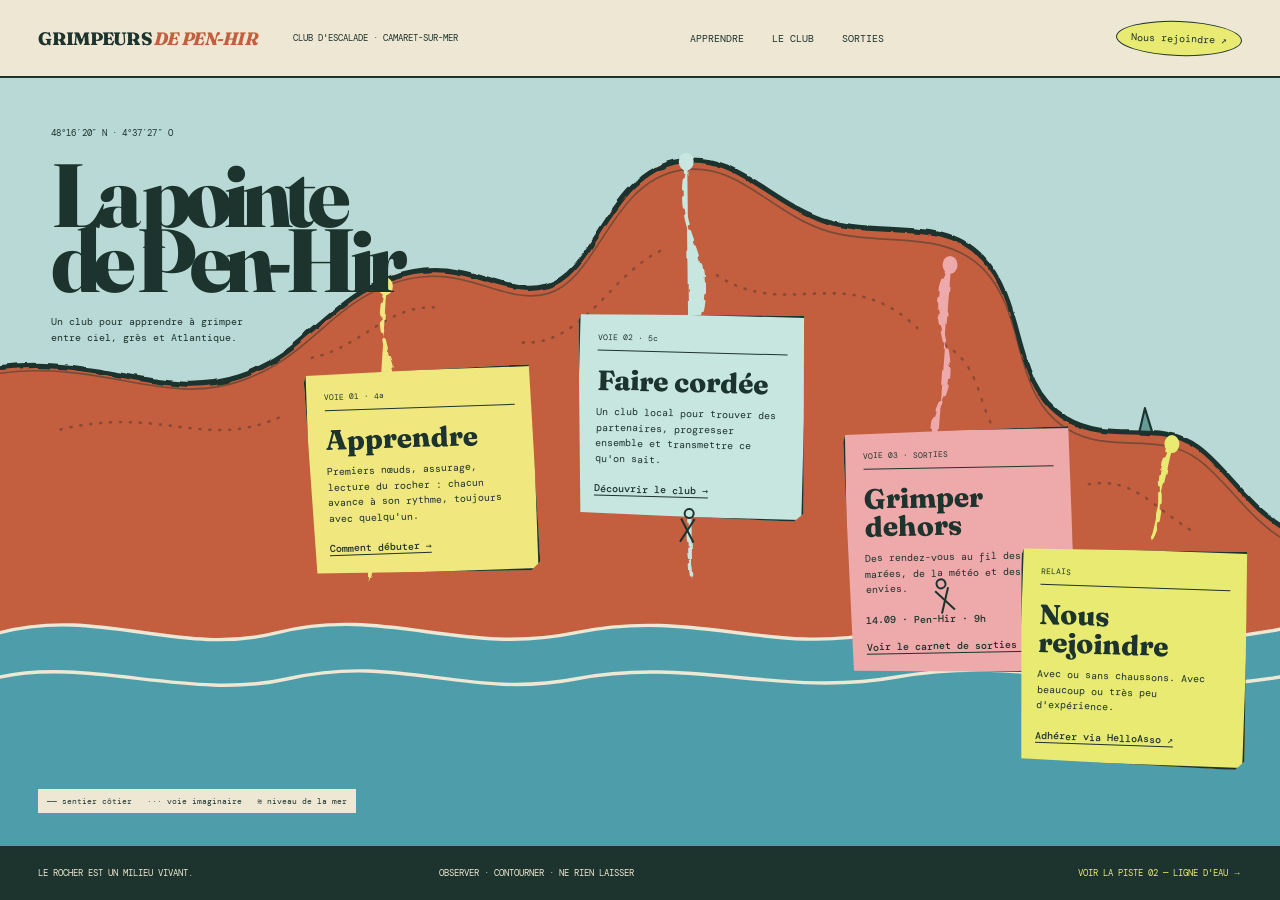
==== index.html @ 4ce3b52b "Initial Grimpeurs de Pen-Hir website" ====
<!doctype html>
<html lang="fr">
<head>
  <meta charset="utf-8"><meta name="viewport" content="width=device-width, initial-scale=1">
  <title>Les Grimpeurs de Pen-Hir — La falaise</title>
  <link rel="preconnect" href="https://fonts.googleapis.com"><link rel="preconnect" href="https://fonts.gstatic.com" crossorigin>
  <link href="https://fonts.googleapis.com/css2?family=DM+Mono:wght@400;500&amp;family=Fraunces:opsz,wght@9..144,600;9..144,800&amp;display=swap" rel="stylesheet">
  <link rel="stylesheet" href="styles.css">
</head>
<body class="cliff-page">
  <header class="map-header"><a class="map-logo" href="#top">GRIMPEURS <i>DE PEN-HIR</i></a><p>Club d'escalade · Camaret-sur-Mer</p><nav><a href="#voie-apprendre">Apprendre</a><a href="#voie-club">Le club</a><a href="#voie-sorties">Sorties</a></nav><a class="map-join" href="#voie-rejoindre">Nous rejoindre ↗</a></header>
  <main id="top" class="cliff-scroll" aria-label="Panorama interactif des falaises de Pen-Hir">
    <section class="cliff-panorama">
      <div class="map-title"><span>48°16′20″ N · 4°37′27″ O</span><h1>La pointe<br>de Pen-Hir</h1><p>Un club pour apprendre à grimper<br>entre ciel, grès et Atlantique.</p></div>
      <p class="scroll-note">Explorez la falaise →</p>
      <svg class="cliff-art" viewBox="0 0 1800 900" preserveAspectRatio="none" aria-hidden="true">
        <defs><pattern id="grain" width="24" height="24" patternUnits="userSpaceOnUse"><circle cx="4" cy="7" r="1"/><circle cx="18" cy="14" r="1.3"/><path d="M7 21l5-2"/></pattern><filter id="rough"><feTurbulence baseFrequency=".018" numOctaves="2" seed="11" result="noise"/><feDisplacementMap in="SourceGraphic" in2="noise" scale="5"/></filter></defs>
        <rect width="1800" height="900" class="sky"/>
        <path class="far-stack" d="M1470 584l45-112 44 96 51-181 61 166 54-89 75 98v338h-330Z"/>
        <path class="cliff-fill" d="M0 338C144 324 230 378 335 349c96-27 124-90 216-117 98-29 151 25 215 11 72-15 88-134 190-147 80-10 126 51 207 71 76 19 164-5 218 43 63 56 38 148 117 188 62 31 128-1 186 34 43 26 75 78 136 101v367H0Z"/>
        <path class="cliff-line" filter="url(#rough)" d="M0 338C144 324 230 378 335 349c96-27 124-90 216-117 98-29 151 25 215 11 72-15 88-134 190-147 80-10 126 51 207 71 76 19 164-5 218 43 63 56 38 148 117 188 62 31 128-1 186 34 43 26 75 78 136 101"/>
        <path class="cliff-line cliff-echo" d="M0 346C145 330 231 386 339 355c99-29 122-88 216-115 96-27 149 27 214 13 74-17 89-132 189-145 82-11 127 53 208 72 78 18 162-4 218 45 61 54 37 145 116 186 63 32 127 1 185 36 44 27 75 77 135 100"/>
        <path class="strata" d="M85 412c145-29 204 27 315-17M438 328c70-12 108-64 177-59M735 310c88 4 127-88 204-111M1008 231c100 55 182-18 282 62M1329 313c71 35 30 100 126 145M1531 476c65-9 90 28 148 56"/>
        <path class="sea" d="M0 650c140-31 253 29 390 0 152-32 260 28 420 0 168-29 270 27 431 0 177-30 325 34 559-4v254H0Z"/>
        <path class="wave" d="M0 650c140-31 253 29 390 0 152-32 260 28 420 0 168-29 270 27 431 0 177-30 325 34 559-4M0 702c125-23 270 28 405 2 159-30 250 25 406 0 159-26 289 22 450-2 196-29 314 31 539 0"/>
        <g class="route route-one"><path d="M542 244c-27 72 36 97 5 169-29 67-5 117-30 177"/><circle cx="542" cy="244" r="9"/></g>
        <g class="route route-two"><path d="M965 98c-24 93 49 105 15 192-26 67 22 113-5 193-12 35-9 68-3 104"/><circle cx="965" cy="98" r="9"/></g>
        <g class="route route-three"><path d="M1336 219c-47 52 22 100-14 159-30 49 9 90-14 154"/><circle cx="1336" cy="219" r="9"/></g>
        <g class="route route-four"><path d="M1648 429c-35 34 0 71-31 112"/><circle cx="1648" cy="429" r="9"/></g>
      </svg>
      <article id="voie-apprendre" class="route-card route-card-one"><span>VOIE 01 · 4a</span><h2>Apprendre</h2><p>Premiers nœuds, assurage, lecture du rocher : chacun avance à son rythme, toujours avec quelqu'un.</p><a href="#">Comment débuter →</a></article>
      <article id="voie-club" class="route-card route-card-two"><span>VOIE 02 · 5c</span><h2>Faire cordée</h2><p>Un club local pour trouver des partenaires, progresser ensemble et transmettre ce qu'on sait.</p><a href="#">Découvrir le club →</a></article>
      <article id="voie-sorties" class="route-card route-card-three"><span>VOIE 03 · SORTIES</span><h2>Grimper dehors</h2><p>Des rendez-vous au fil des marées, de la météo et des envies.</p><time>14.09 · Pen-Hir · 9h</time><a href="#">Voir le carnet de sorties →</a></article>
      <article id="voie-rejoindre" class="route-card route-card-four"><span>RELAIS</span><h2>Nous rejoindre</h2><p>Avec ou sans chaussons. Avec beaucoup ou très peu d'expérience.</p><a href="#">Adhérer via HelloAsso ↗</a></article>
      <div class="climber climber-one" aria-hidden="true"><span></span><i></i></div><div class="climber climber-two" aria-hidden="true"><span></span><i></i></div>
      <p class="map-key">—— sentier côtier &nbsp; ··· voie imaginaire &nbsp; ≋ niveau de la mer</p>
    </section>
  </main>
  <footer class="map-footer"><p>Le rocher est un milieu vivant.</p><p>Observer · contourner · ne rien laisser</p><a href="variant.html">Voir la piste 02 — Ligne d'eau →</a></footer>
</body></html>
---- styles.css ----
:root{--ink:#1d332d;--paper:#eee7d3;--rock:#c35e3f;--rock-dark:#884935;--sea:#4d9eaa;--sky:#b8d9d5;--acid:#e8ea72;--blue:#387985;--pink:#e79a9a}*{box-sizing:border-box}html{scroll-behavior:smooth}body{margin:0;color:var(--ink)}a{color:inherit;text-decoration:none}svg{overflow:visible}
/* Cliff route map */
.cliff-page{background:var(--paper);font-family:'DM Mono',monospace;overflow-x:hidden}.map-header{height:78px;padding:0 3vw;display:grid;grid-template-columns:auto auto 1fr auto;gap:35px;align-items:center;border-bottom:2px solid var(--ink);background:var(--paper);position:relative;z-index:10}.map-logo{font:800 18px 'Fraunces',serif;letter-spacing:-.04em}.map-logo i{font-style:italic;color:var(--rock)}.map-header>p{font-size:9px;text-transform:uppercase}.map-header nav{display:flex;justify-content:center;gap:28px;font-size:10px;text-transform:uppercase}.map-header nav a:hover{color:var(--rock)}.map-join{font-size:10px;border:1px solid;padding:10px 14px;border-radius:50%;background:var(--acid);transform:rotate(2deg)}.cliff-scroll{width:100%;overflow-x:auto;overflow-y:hidden;scrollbar-color:var(--rock) var(--paper)}.cliff-panorama{height:calc(100vh - 132px);min-height:690px;min-width:1450px;position:relative;overflow:hidden}.cliff-art{position:absolute;inset:0;width:100%;height:100%}.sky{fill:var(--sky)}.far-stack{fill:#659c98;stroke:var(--ink);stroke-width:3}.cliff-fill{fill:var(--rock)}.cliff-fill+path,.cliff-line{fill:none}.cliff-line{stroke:var(--ink);stroke-width:6;stroke-linecap:round}.strata{fill:none;stroke:var(--rock-dark);stroke-width:3;stroke-dasharray:2 12;stroke-linecap:round}.sea{fill:var(--sea)}.wave{fill:none;stroke:var(--paper);stroke-width:4;stroke-linecap:round}.route path{fill:none;stroke-width:5;stroke-dasharray:10 11;stroke-linecap:round}.route circle{stroke:var(--ink);stroke-width:3}.route-one path,.route-one circle{stroke:#f0e77f;fill:#f0e77f}.route-two path,.route-two circle{stroke:#c7e6e0;fill:#c7e6e0}.route-three path,.route-three circle{stroke:#eea9aa;fill:#eea9aa}.route-four path,.route-four circle{stroke:#e8ea72;fill:#e8ea72}.map-title{position:absolute;z-index:2;left:4vw;top:42px}.map-title span{font-size:9px}.map-title h1{font:800 clamp(60px,7vw,108px)/.72 'Fraunces',serif;letter-spacing:-.08em;margin:22px 0}.map-title p{font-size:10px;line-height:1.6}.scroll-note{display:none}.route-card{position:absolute;z-index:3;width:230px;padding:18px;border:2px solid var(--ink);box-shadow:6px 6px 0 var(--ink);font-size:10px;line-height:1.55}.route-card:after{content:"";position:absolute;width:2px;height:45px;background:var(--ink);left:50%;bottom:-45px}.route-card>span{font-size:8px;border-bottom:1px solid;display:block;padding-bottom:7px}.route-card h2{font:800 28px/1 'Fraunces',serif;margin:15px 0 10px}.route-card p{margin:0 0 15px}.route-card a{font-weight:500;border-bottom:1px solid}.route-card time{display:block;font-weight:500;margin:12px 0}.route-card-one{left:430px;top:290px;background:#f0e77f;transform:rotate(-2deg)}.route-card-two{left:825px;top:235px;background:#c7e6e0;transform:rotate(1.5deg)}.route-card-three{left:1212px;top:350px;background:#eea9aa;transform:rotate(-1deg)}.route-card-four{left:1530px;top:470px;background:#e8ea72;transform:rotate(2deg)}.climber{position:absolute;z-index:4;width:20px;height:35px}.climber span{position:absolute;width:11px;height:11px;border:2px solid;border-radius:50%;left:4px}.climber i:before,.climber i:after{content:"";position:absolute;width:2px;height:27px;background:var(--ink);top:9px;left:9px;transform:rotate(25deg)}.climber i:after{transform:rotate(-35deg)}.climber-one{left:970px;top:430px;transform:rotate(8deg)}.climber-two{left:1330px;top:500px;transform:rotate(-12deg)}.map-key{position:absolute;left:3vw;bottom:25px;font-size:8px;background:var(--paper);padding:7px 9px}.map-footer{height:54px;padding:0 3vw;display:grid;grid-template-columns:1fr 1fr 1fr;align-items:center;background:var(--ink);color:var(--paper);font:9px 'DM Mono';text-transform:uppercase}.map-footer a{text-align:right;color:var(--acid)}
/* Waterline sketch */
.water-page{background:#e9e1ca;color:#26362f;font-family:'DM Mono',monospace;overflow-x:hidden}.water-header{height:78px;padding:0 3vw;display:flex;align-items:center;justify-content:space-between;border-bottom:1px solid #58695e;background:#e9e1ca;position:relative;z-index:10}.water-header>a:first-child{font:800 14px 'Libre Franklin',sans-serif}.water-header>a:first-child b{color:#a74e3a}.water-header p{font-size:9px;text-transform:uppercase}.water-header>a:last-child{font:20px 'Caveat Brush';background:#e2cb68;padding:7px 18px;transform:rotate(-2deg)}.water-scroll{width:100%;overflow-x:auto;overflow-y:hidden;scrollbar-color:#4d9eaa #e9e1ca}.water-panorama{height:calc(100vh - 132px);min-height:690px;min-width:1550px;position:relative;overflow:hidden}.paper-world{position:absolute;inset:0;width:100%;height:100%}.paper-bg{fill:#e9e1ca}.water-mass{fill:#72afb8}.water-line{fill:none;stroke:#26362f;stroke-width:5;stroke-linecap:round}.cliff-island{fill:#c26947;stroke:#26362f;stroke-width:4}.cliff-hatch{fill:none;stroke:#814b39;stroke-width:3;stroke-linecap:round;stroke-dasharray:1 13}.underwater{fill:none;stroke:#d7e3d9;stroke-width:3;stroke-linecap:round}.water-title{position:absolute;z-index:2;left:4vw;top:55px}.water-title small{font-size:8px;letter-spacing:.13em}.water-title h1{font:800 clamp(55px,6vw,96px)/.78 'Libre Franklin',sans-serif;letter-spacing:-.08em;margin:25px 0}.water-title h1 em{font:400 1.08em 'Caveat Brush';color:#a74e3a}.water-title p{font-size:10px;line-height:1.65}.floating-note{position:absolute;z-index:4;width:215px;padding:22px;background:#f6f0dc;border:1px solid #38483e;box-shadow:5px 7px 0 rgba(38,54,47,.18);font-size:9px;line-height:1.6}.floating-note:before{content:"";width:54px;height:17px;background:rgba(220,194,99,.7);position:absolute;top:-9px;left:50%;transform:translateX(-50%) rotate(-2deg)}.floating-note>b{font-size:8px;letter-spacing:.12em}.floating-note h2{font:800 24px/1 'Libre Franklin';letter-spacing:-.05em;margin:17px 0}.floating-note p{margin:12px 0}.floating-note a{font-weight:500;border-bottom:1px solid}.floating-note ul{list-style:none;padding:0;font:17px/1.5 'Caveat Brush'}.floating-note li:before{content:'○';margin-right:8px}.note-club{left:430px;top:120px;transform:rotate(-3deg)}.note-learn{left:790px;top:330px;background:#e7db83;transform:rotate(2deg)}.note-outing{left:1195px;top:100px;background:#eaa39b;transform:rotate(-2deg)}.note-outing time{font:800 18px/1.2 'Libre Franklin';display:block;margin:20px 0}.note-join{left:1570px;top:365px;background:#c8ddd4;transform:rotate(2deg)}.tiny-boat{position:absolute;left:305px;top:475px;width:70px;text-align:center}.tiny-boat span{font:22px 'Caveat Brush'}.tiny-boat i{display:block;border-top:12px solid #a74e3a;border-left:30px solid transparent;border-right:30px solid transparent}.animated-dolphin{position:absolute;z-index:3;left:1070px;top:485px;width:110px;animation:dolphinJump 4.5s ease-in-out infinite;transform-origin:center bottom}.animated-dolphin svg{fill:#396d70;stroke:#26362f;stroke-width:2}.animated-gull{position:absolute;z-index:3;top:80px;left:660px;width:75px;animation:gullFly 13s linear infinite}.animated-gull svg{fill:#f7f2e3;stroke:#26362f;stroke-width:2}.seal-head{position:absolute;z-index:3;left:1455px;top:528px;width:58px;animation:sealBob 3s ease-in-out infinite}.seal-head svg{fill:#6f7b70;stroke:#26362f;stroke-width:2}.water-caption{position:absolute;bottom:25px;left:42%;font:16px 'Caveat Brush';color:#e9e1ca}.water-scroll-note{display:none}@keyframes dolphinJump{0%,15%,85%,100%{transform:translateY(70px) rotate(15deg)}45%{transform:translateY(-75px) rotate(-18deg)}65%{transform:translateY(-25px) rotate(18deg)}}@keyframes gullFly{0%{transform:translateX(-200px) translateY(0)}45%{transform:translateX(800px) translateY(35px)}50%{transform:translateX(800px) scaleX(-1) translateY(35px)}95%,100%{transform:translateX(-200px) scaleX(-1) translateY(0)}}@keyframes sealBob{50%{transform:translateY(10px) rotate(4deg)}}.water-footer{height:54px;padding:0 3vw;display:grid;grid-template-columns:1fr 1fr 1fr;align-items:center;background:#26362f;color:#e9e1ca;font-size:8px;text-transform:uppercase}.water-footer>a{text-align:center;color:#e2cb68}.water-footer>div{display:flex;justify-content:flex-end;gap:18px}
@media(max-width:760px){.map-header,.water-header{height:68px;padding-inline:4vw}.map-header{grid-template-columns:1fr auto}.map-header>p,.map-header nav,.water-header p{display:none}.cliff-panorama,.water-panorama{height:calc(100vh - 118px);min-height:650px}.map-title{left:25px;top:25px}.map-title h1{font-size:65px}.scroll-note,.water-scroll-note{display:block;position:fixed;z-index:12;right:12px;bottom:68px;background:var(--ink);color:var(--paper);padding:8px;font-size:8px}.map-footer,.water-footer{height:50px;grid-template-columns:1fr auto}.map-footer p:nth-child(2),.water-footer>p{display:none}.map-footer a{grid-column:2}.water-footer>a{grid-column:1;text-align:left}.water-footer>div{grid-column:2}.water-title{left:25px;top:30px}.water-title h1{font-size:59px}.route-card{width:210px}.note-club{left:365px}.water-caption{left:610px}}
@media(prefers-reduced-motion:reduce){html{scroll-behavior:auto}.animated-dolphin,.animated-gull,.seal-head{animation:none}}

/* Responsive, rough-edged panorama refinements */
.cliff-scroll,.water-scroll{overflow-x:hidden}.cliff-panorama,.water-panorama{min-width:0;width:100%}.cliff-art path,.paper-world path,.animated-dolphin path,.animated-gull path,.seal-head path{stroke-linecap:round;stroke-linejoin:round}.cliff-echo{stroke-width:2;opacity:.45}.water-echo{stroke-width:2;opacity:.5}.route path{filter:url(#rough)}
.cliff-page{background-image:radial-gradient(rgba(29,51,45,.09) .7px,transparent .8px);background-size:9px 9px}.water-page{background-image:radial-gradient(rgba(38,54,47,.08) .8px,transparent .9px);background-size:11px 11px}.route-card,.floating-note{clip-path:polygon(1% 2%,98% 0,100% 96%,96% 100%,3% 98%,0 5%)}.route-card-one{left:24%}.route-card-two{left:45%}.route-card-three{left:66%}.route-card-four{left:auto;right:2.5%}.climber-one{left:53%}.climber-two{left:73%}.note-club{left:22%}.note-learn{left:42%}.note-outing{left:63%}.note-join{left:auto;right:2.5%}
.animated-dolphin svg{fill:none;stroke:#26362f;stroke-width:2.4;filter:url(#wobble)}.animated-dolphin .dolphin-body{fill:#4e8587}.animated-dolphin .dolphin-beak{fill:#4e8587}.animated-dolphin .dolphin-fin,.animated-dolphin .dolphin-smile{fill:none}.animated-dolphin circle{fill:#26362f}.animated-gull svg,.seal-head svg{filter:url(#wobble)}

@media(max-width:1050px){.map-header nav{display:none}.map-header{grid-template-columns:auto 1fr auto}.map-header>p{text-align:center}.cliff-panorama,.water-panorama{height:auto;min-height:0;padding-bottom:45px}.cliff-art,.paper-world{position:relative;display:block;width:100%;height:500px}.map-title,.water-title{top:35px}.route-card,.floating-note{position:relative;left:auto!important;right:auto!important;top:auto!important;width:min(560px,90%);margin:18px auto;transform:rotate(-.5deg)}.route-card:nth-of-type(even),.floating-note:nth-of-type(even){transform:rotate(.7deg)}.route-card:after{display:none}.climber{display:none}.map-key{position:relative;left:auto;bottom:auto;width:max-content;max-width:90%;margin:28px auto 0}.animated-dolphin{left:65%;top:385px;width:90px}.animated-gull{left:48%;top:85px;width:65px}.seal-head{left:auto;right:5%;top:435px;width:52px}.tiny-boat{left:17%;top:410px}.water-caption{left:45%;top:465px;bottom:auto}.scroll-note,.water-scroll-note{display:none}}
@media(max-width:600px){.map-header>p,.water-header p{display:none}.map-header{grid-template-columns:1fr auto}.map-join{white-space:nowrap}.cliff-art,.paper-world{height:390px}.map-title h1{font-size:54px}.map-title p{display:none}.water-title h1{font-size:52px}.water-title p{font-size:9px}.animated-dolphin{top:300px;left:61%;width:76px}.animated-gull{top:55px}.seal-head{top:338px}.tiny-boat{top:325px}.water-caption{display:none}.route-card,.floating-note{width:88%}.map-footer,.water-footer{position:relative}.map-footer p,.water-footer>p,.water-footer>div{display:none}.map-footer,.water-footer{display:flex;justify-content:center}.map-footer a,.water-footer>a{text-align:center}}

/* Sea-line cleanup pass */
.water-panorama{min-height:720px}.water-title{max-width:560px}.water-title h1{font-size:clamp(54px,5.7vw,88px);line-height:.82}.water-title h1 em{font-size:.92em}.floating-note{width:220px;padding:20px 21px;font-size:9px;line-height:1.65;box-shadow:3px 4px 0 rgba(38,54,47,.14);clip-path:polygon(1% 1%,99% 0,100% 97%,97% 100%,2% 99%,0 4%)}.floating-note:before{width:47px;height:14px;top:-7px}.floating-note h2{font-size:22px;line-height:1.05;margin:14px 0}.note-club{left:4%;top:365px;transform:rotate(-1.5deg)}.note-learn{left:40%;top:250px;transform:rotate(1deg)}.note-outing{left:67%;top:90px;transform:rotate(-1deg)}.note-join{right:3%;top:405px;width:195px;transform:rotate(1.5deg)}.note-join h2{font-family:'Caveat Brush';font-size:27px;font-weight:400}.animated-dolphin{left:57%;top:480px;width:145px;height:145px;overflow:visible}.animated-dolphin img{display:block;width:100%;height:100%;object-fit:contain;mix-blend-mode:multiply}.animated-gull{left:34%;top:70px;width:105px;height:55px}.animated-gull img{display:block;width:100%;height:100%;object-fit:contain;mix-blend-mode:multiply}.seal-head{left:79%;top:526px}.water-caption{left:43%;font-size:15px}.water-footer{font-size:8px;letter-spacing:.02em}
@media(max-width:1050px){.water-panorama{min-height:0}.note-club,.note-learn,.note-outing,.note-join{left:auto;right:auto;top:auto;width:min(560px,90%)}.animated-dolphin{left:61%;top:375px;width:110px;height:110px}.animated-gull{left:48%;top:55px;width:82px;height:46px}.seal-head{left:auto;right:6%;top:435px}.water-title{max-width:500px}}
@media(max-width:600px){.water-title h1{font-size:48px}.water-title small{font-size:7px}.animated-dolphin{left:57%;top:278px;width:88px;height:88px}.animated-gull{left:44%;top:45px;width:66px;height:40px}.seal-head{top:338px}.floating-note{padding:22px;width:88%}}

/* Pen-Hir geology: pale grès walls, heath cap and the Tas de Pois */
.water-mass{fill:#477f8e}.water-line{stroke:#243c3b}.cliff-island{fill:#aaa58f;stroke:#313b33;stroke-width:4}.cliff-grass{fill:#6f7857;stroke:#313b33;stroke-width:2;filter:url(#wobble)}.cliff-hatch{stroke:#696758;stroke-width:2.5;stroke-dasharray:1 10}.cliff-warm{fill:none;stroke:#b36f49;stroke-width:10;stroke-linecap:round;opacity:.75;filter:url(#wobble)}.tas-de-pois{fill:#94917e;stroke:#313b33;stroke-width:3;stroke-linejoin:round;filter:url(#wobble)}.stack-foam{fill:none;stroke:#e7e3d4;stroke-width:5;stroke-linecap:round;opacity:.9}.underwater{stroke:#c8dcd7;opacity:.75}.paper-bg{fill:#e8e1cf}
.climber-rope{fill:none;stroke:#29372f;stroke-width:2}.cliff-climber circle{fill:#e4c56d;stroke:#29372f;stroke-width:2}.climber-jacket{fill:#b94f3f;stroke:#29372f;stroke-width:2}.climber-limbs{fill:none;stroke:#29372f;stroke-width:4}

/* Editorial illustration direction */
.editorial-page{margin:0;background:#eee7d5;color:#23362f;font-family:'DM Mono',monospace;background-image:radial-gradient(rgba(35,54,47,.07) .7px,transparent .8px);background-size:10px 10px}.editorial-header{height:78px;padding:0 3vw;display:grid;grid-template-columns:auto auto 1fr auto;gap:34px;align-items:center;border-bottom:1px solid #58675e;background:rgba(238,231,213,.96);position:relative;z-index:10}.editorial-header>a:first-child{font:800 15px 'Libre Franklin',sans-serif}.editorial-header>a:first-child b{color:#a7523d}.editorial-header>p{font-size:8px;text-transform:uppercase}.editorial-header nav{display:flex;justify-content:center;gap:26px;font-size:9px;text-transform:uppercase}.editorial-header nav a:hover{color:#a7523d}.hello{font:20px 'Caveat Brush';background:#e2cf70;padding:8px 18px;transform:rotate(-1.5deg)}.editorial-hero{position:relative;height:min(720px,41.66vw);min-height:580px;overflow:hidden;background:#e9e1ce}.editorial-hero>figure{position:absolute;inset:0;margin:0}.editorial-hero>figure>img{width:100%;height:100%;display:block;object-fit:cover;object-position:center}.editorial-hero figcaption{position:absolute;left:3vw;bottom:16px;background:rgba(238,231,213,.86);padding:6px 9px;font-size:7px;text-transform:uppercase;letter-spacing:.08em}.editorial-title{position:absolute;z-index:2;left:4vw;top:7%;max-width:650px}.editorial-title small{font-size:8px;letter-spacing:.14em}.editorial-title h1{font:800 clamp(48px,5.3vw,82px)/.82 'Libre Franklin',sans-serif;letter-spacing:-.075em;margin:25px 0 20px}.editorial-title h1 em{display:block;font:400 1.02em 'Caveat Brush';color:#a7523d;letter-spacing:-.035em}.editorial-title p{font-size:10px;line-height:1.6}.outing-slip{position:absolute;z-index:3;right:4vw;top:7%;width:265px;padding:22px;background:#eddda0;border:1px solid #3b4b41;box-shadow:3px 4px 0 rgba(35,54,47,.2);clip-path:polygon(1% 1%,98% 0,100% 96%,96% 100%,2% 99%,0 4%);transform:rotate(1deg)}.outing-slip:before{content:"";position:absolute;width:54px;height:14px;top:-6px;left:105px;background:rgba(200,165,73,.65)}.outing-slip b{font-size:8px;letter-spacing:.1em}.outing-slip time{display:block;font:800 18px/1.1 'Libre Franklin';margin:18px 0 12px}.outing-slip p{font-size:9px;line-height:1.5}.outing-slip a{font-size:9px;border-bottom:1px solid}.animal{position:absolute;z-index:3;pointer-events:none}.animal img{width:100%;height:100%;object-fit:contain;mix-blend-mode:multiply;filter:grayscale(.5) sepia(.15) saturate(.7)}.gull{left:44%;top:5%;width:85px;height:48px;animation:gullDrift 10s ease-in-out infinite}.dolphin{left:68%;bottom:5%;width:115px;height:115px;animation:dolphinArc 5s ease-in-out infinite}.editorial-seal{position:absolute;z-index:3;right:12%;bottom:3%;width:49px;animation:sealBob 3s ease-in-out infinite}.editorial-seal svg{fill:#68756b;stroke:#25372f;stroke-width:2;filter:url(#wobble)}@keyframes gullDrift{50%{transform:translate(90px,18px) rotate(3deg)}}@keyframes dolphinArc{0%,15%,90%,100%{transform:translateY(65px) rotate(14deg)}48%{transform:translateY(-45px) rotate(-12deg)}68%{transform:translateY(-12px) rotate(13deg)}}.club-intro{padding:110px 7vw;display:grid;grid-template-columns:100px 1.15fr .75fr;gap:5vw;align-items:start;background:#eee7d5}.side-note{writing-mode:vertical-rl;font:19px 'Caveat Brush';color:#a7523d;margin:0}.club-intro small{font-size:8px;letter-spacing:.13em}.club-intro h2{font:800 clamp(38px,4.7vw,70px)/1.02 'Libre Franklin';letter-spacing:-.065em;margin:25px 0 0}.club-intro>p:last-child{font:15px/1.75 'Libre Franklin';margin-top:35px}.note-grid{display:grid;grid-template-columns:repeat(3,1fr);border-block:1px solid #4d5d53}.note-grid article{padding:55px 4vw 65px;border-right:1px solid #4d5d53;min-height:390px}.note-grid article:nth-child(1){background:#e6d775}.note-grid article:nth-child(2){background:#c3d8d1}.note-grid article:nth-child(3){background:#dfa096;border-right:0}.note-grid span{font-size:8px;letter-spacing:.12em}.note-grid h3{font:800 31px/1.05 'Libre Franklin';letter-spacing:-.055em;margin:45px 0 20px}.note-grid p{font-size:10px;line-height:1.7;max-width:340px}.note-grid a{display:inline-block;margin-top:30px;font-size:9px;border-bottom:1px solid}.editorial-join{padding:105px 7vw;text-align:center;background:#27423a;color:#eee7d5}.editorial-join p{font-size:10px;line-height:1.7}.editorial-join h2{font:800 clamp(55px,8vw,118px)/.84 'Libre Franklin';letter-spacing:-.08em;margin:38px 0 55px}.editorial-join a{display:inline-block;background:#e2cf70;color:#263a33;padding:16px 22px;border:1px solid #eee7d5;box-shadow:4px 4px 0 #a7523d;font-size:10px}.editorial-footer{padding:48px 4vw 70px;display:grid;grid-template-columns:1fr 1fr 1fr;gap:25px;font-size:8px;text-transform:uppercase}.editorial-footer>p:first-child{font:800 14px 'Libre Franklin'}.editorial-footer>p:first-child b{color:#a7523d}.editorial-footer>div{display:flex;justify-content:flex-end;gap:20px}.editorial-footer small{grid-column:1/-1;border-top:1px solid #809087;padding-top:15px}
@media(max-width:900px){.editorial-header{height:68px;grid-template-columns:1fr auto}.editorial-header>p,.editorial-header nav{display:none}.editorial-hero{height:auto;min-height:0;padding-bottom:25px;overflow:hidden}.editorial-hero>figure{position:relative;height:430px}.editorial-hero>figure>img{object-position:34% center}.editorial-title{top:28px;left:5vw;max-width:90%}.editorial-title h1{font-size:46px}.editorial-title p{display:none}.outing-slip{position:relative;right:auto;top:auto;width:90%;margin:-18px auto 15px;transform:rotate(-.5deg)}.gull{left:63%;top:40px;width:68px}.dolphin{left:64%;bottom:180px;width:88px;height:88px}.editorial-seal{right:8%;bottom:185px}.club-intro{grid-template-columns:1fr;padding:80px 7vw;gap:28px}.side-note{writing-mode:initial}.club-intro>p:last-child{margin:0}.note-grid{grid-template-columns:1fr}.note-grid article{border-right:0;border-bottom:1px solid;min-height:0}.editorial-footer{grid-template-columns:1fr}.editorial-footer>div{justify-content:flex-start}.editorial-footer small{grid-column:1}}
@media(max-width:520px){.hello{font-size:16px;padding:7px 12px}.editorial-hero>figure{height:390px}.editorial-title h1{font-size:39px}.editorial-title small{font-size:7px}.gull{left:70%;width:55px}.dolphin{left:59%;bottom:188px}.club-intro h2{font-size:37px}.club-intro>p:last-child{font-size:14px}.note-grid article{padding:48px 7vw}.editorial-join{padding:80px 6vw}.editorial-join h2{font-size:53px}}
.dolphin{left:70%;bottom:4%;width:78px;height:78px;opacity:.72}.editorial-seal svg{filter:drop-shadow(1px 2px 0 rgba(238,231,213,.5))}@keyframes dolphinArc{0%,15%,90%,100%{transform:translateY(45px) rotate(14deg)}48%{transform:translateY(-35px) rotate(-12deg)}68%{transform:translateY(-8px) rotate(13deg)}}
@media(max-width:900px){.dolphin{left:66%;bottom:190px;width:64px;height:64px}}
@media(max-width:520px){.dolphin{left:59%;bottom:188px;width:58px;height:58px}}

/* Photography-led direction */
.photo-page{margin:0;background:#eee7d5;color:#22372f;font-family:'DM Mono',monospace;background-image:radial-gradient(rgba(34,55,47,.065) .7px,transparent .8px);background-size:10px 10px}.photo-header{height:78px;padding:0 3vw;display:grid;grid-template-columns:auto auto 1fr auto;gap:34px;align-items:center;border-bottom:1px solid #66736b;background:rgba(238,231,213,.97);position:relative;z-index:10}.photo-header>a:first-child{font:800 15px 'Libre Franklin',sans-serif}.photo-header>a:first-child b{color:#a7523d}.photo-header>p{font-size:8px;text-transform:uppercase}.photo-header nav{display:flex;justify-content:center;gap:26px;font-size:9px;text-transform:uppercase}.photo-header nav a:hover{color:#a7523d}.photo-hello{font:20px 'Caveat Brush';background:#e2cf70;padding:8px 18px;transform:rotate(-1.5deg)}.photo-hero{height:calc(100vh - 78px);min-height:650px;max-height:850px;position:relative;overflow:hidden;background:#506e73}.hero-real-photo{width:100%;height:100%;display:block;object-fit:cover;object-position:center 51%;filter:saturate(.88) contrast(1.03)}.photo-hero:after{content:"";position:absolute;inset:0;background:linear-gradient(90deg,transparent 35%,rgba(238,231,213,.1) 100%);pointer-events:none}.photo-title{position:absolute;z-index:2;right:5vw;top:9%;width:min(600px,47vw);color:#f2ead7;text-shadow:0 2px 18px rgba(13,28,25,.28)}.photo-title small{font-size:8px;letter-spacing:.14em}.photo-title h1{font:800 clamp(58px,7vw,108px)/.77 'Libre Franklin';letter-spacing:-.085em;margin:27px 0}.photo-title p{font-size:10px;line-height:1.65}.photo-credit{position:absolute;z-index:3;left:3vw;bottom:18px;margin:0;background:rgba(238,231,213,.9);padding:6px 9px;font-size:7px;text-transform:uppercase}.real-gull,.real-dolphin,.real-seal{position:absolute;z-index:4;pointer-events:none}.real-gull{right:38%;top:8%;width:76px;animation:gullDrift 11s ease-in-out infinite}.real-dolphin{right:17%;bottom:8%;width:62px;opacity:.66;animation:dolphinArc 5s ease-in-out infinite}.real-gull img,.real-dolphin img{width:100%;display:block;mix-blend-mode:multiply;filter:grayscale(.7) sepia(.12) saturate(.5)}.real-seal{right:7%;bottom:5%;width:45px;animation:sealBob 3.2s ease-in-out infinite}.real-seal svg{fill:#747e73;stroke:#eef0df;stroke-width:2}.people-intro{padding:110px 7vw;display:grid;grid-template-columns:90px 1.15fr .7fr;gap:5vw;align-items:start}.vertical-note{writing-mode:vertical-rl;font:20px 'Caveat Brush';color:#a7523d;margin:0}.people-intro small{font-size:8px;letter-spacing:.14em}.people-intro h2{font:800 clamp(40px,4.8vw,71px)/1.02 'Libre Franklin';letter-spacing:-.067em;margin:26px 0 0}.people-intro h2 em{font:400 1.05em 'Caveat Brush';color:#a7523d}.intro-copy{padding-top:40px}.intro-copy p{font:15px/1.75 'Libre Franklin';margin:0 0 18px}.intro-copy a{font-size:9px;border-bottom:1px solid}.real-gallery{background:#27443d;padding:100px 7vw 125px;display:grid;grid-template-columns:1fr .78fr .8fr;grid-template-rows:160px 400px 220px;gap:24px;position:relative}.real-gallery figure{margin:0;background:#eee7d5;padding:10px 10px 45px;box-shadow:7px 8px 0 rgba(9,24,20,.25);position:relative}.real-gallery figure img{width:100%;height:100%;object-fit:cover;display:block}.real-gallery figcaption{font:17px 'Caveat Brush';padding:8px 4px 0}.gallery-tall{grid-column:1;grid-row:1/4;transform:rotate(-1.2deg)}.gallery-tall img{object-position:center 48%}.gallery-sky{grid-column:2;grid-row:2/4;transform:rotate(1.3deg)}.gallery-sunset{grid-column:3;grid-row:2/4;transform:rotate(-.7deg)}.outing-paper{grid-column:2/4;grid-row:1;align-self:start;background:#e2cf70;padding:24px 28px;border:1px solid #182e27;box-shadow:4px 5px 0 #a7523d;transform:rotate(-.5deg);z-index:2}.outing-paper b{font-size:8px;letter-spacing:.11em}.outing-paper time{font:800 21px/1.1 'Libre Franklin';display:inline-block;margin:0 35px}.outing-paper p{font-size:9px;display:inline-block;line-height:1.5;margin:0 28px 0 0}.outing-paper a{font-size:9px;border-bottom:1px solid}.practical-notes{display:grid;grid-template-columns:repeat(3,1fr);border-block:1px solid #4d5d53}.practical-notes article{padding:58px 4vw 68px;border-right:1px solid #4d5d53;min-height:390px}.practical-notes article:nth-child(1){background:#e7d873}.practical-notes article:nth-child(2){background:#c2d6cf}.practical-notes article:nth-child(3){background:#dfa096;border-right:0}.practical-notes span{font-size:8px;letter-spacing:.12em}.practical-notes h3{font:800 31px/1.05 'Libre Franklin';letter-spacing:-.055em;margin:44px 0 20px}.practical-notes p{font-size:10px;line-height:1.7;max-width:340px}.practical-notes a{display:inline-block;margin-top:30px;font-size:9px;border-bottom:1px solid}.photo-join{padding:105px 7vw;text-align:center;background:#eee7d5}.photo-join p{font-size:10px;line-height:1.7}.photo-join h2{font:800 clamp(56px,8vw,118px)/.84 'Libre Franklin';letter-spacing:-.08em;margin:38px 0 55px}.photo-join a{display:inline-block;background:#a7523d;color:#fff4dc;padding:16px 22px;border:1px solid #263a33;box-shadow:4px 4px 0 #e2cf70;font-size:10px}.photo-footer{padding:48px 4vw 70px;display:grid;grid-template-columns:1fr 1fr 1fr;gap:25px;background:#27443d;color:#eee7d5;font-size:8px;text-transform:uppercase}.photo-footer>p:first-child{font:800 14px 'Libre Franklin'}.photo-footer>p:first-child b{color:#e19a7e}.photo-footer>div{display:flex;justify-content:flex-end;gap:20px}.photo-footer small{grid-column:1/-1;border-top:1px solid #74857b;padding-top:15px}
@media(max-width:900px){.photo-header{height:68px;grid-template-columns:1fr auto}.photo-header>p,.photo-header nav{display:none}.photo-hero{height:620px;min-height:0}.hero-real-photo{object-position:38% center}.photo-title{left:5vw;right:auto;top:35px;width:90%}.photo-title h1{font-size:57px}.photo-title p{font-size:9px}.real-gull{right:12%;top:80px}.real-dolphin{right:21%;bottom:20%;width:52px}.people-intro{grid-template-columns:1fr;padding:80px 7vw;gap:28px}.vertical-note{writing-mode:initial}.intro-copy{padding:0}.real-gallery{grid-template-columns:1fr 1fr;grid-template-rows:auto 520px 480px;padding:75px 6vw;gap:20px}.outing-paper{grid-column:1/-1;grid-row:1}.gallery-tall{grid-column:1;grid-row:2}.gallery-sky{grid-column:2;grid-row:2}.gallery-sunset{grid-column:1/-1;grid-row:3}.gallery-sunset img{object-position:center 56%}.practical-notes{grid-template-columns:1fr}.practical-notes article{border-right:0;border-bottom:1px solid;min-height:0}.photo-footer{grid-template-columns:1fr}.photo-footer>div{justify-content:flex-start}.photo-footer small{grid-column:1}}
@media(max-width:560px){.photo-hello{font-size:16px;padding:7px 11px}.photo-hero{height:560px}.hero-real-photo{object-position:34% center}.photo-title h1{font-size:48px}.photo-title p{max-width:285px}.real-gull{right:7%;width:57px}.real-dolphin{right:12%;bottom:18%;width:46px}.real-seal{right:4%;width:38px}.people-intro h2{font-size:38px}.intro-copy p{font-size:14px}.real-gallery{grid-template-columns:1fr;grid-template-rows:auto 560px 520px 460px;padding:65px 5vw}.outing-paper{grid-column:1;grid-row:1}.outing-paper time,.outing-paper p{display:block;margin:17px 0}.gallery-tall{grid-column:1;grid-row:2}.gallery-sky{grid-column:1;grid-row:3}.gallery-sunset{grid-column:1;grid-row:4}.practical-notes article{padding:48px 7vw}.photo-join{padding:80px 6vw}.photo-join h2{font-size:52px}}

/* Gym-first direction */
.gym-page{margin:0;background:#eee8d7;color:#20352e;font-family:'DM Mono',monospace;background-image:radial-gradient(rgba(32,53,46,.06) .7px,transparent .8px);background-size:10px 10px}.gym-header{height:74px;padding:0 3vw;display:grid;grid-template-columns:auto 1fr auto;align-items:center;gap:35px;background:#eee8d7;position:relative;z-index:10}.gym-header>a:first-child{font:800 15px 'Libre Franklin',sans-serif}.gym-header>a:first-child b{color:#c63f32}.gym-header nav{display:flex;justify-content:center;gap:28px;font-size:9px;text-transform:uppercase}.gym-header nav a:hover{color:#c63f32}.gym-hello{font:19px 'Caveat Brush';background:#ead665;padding:8px 17px;transform:rotate(-1.5deg)}.penhir-sliver{height:34px;background:linear-gradient(90deg,rgba(27,49,45,.18),transparent),url('assets/photos/community-over-sea.jpg') center 61%/cover;position:relative;border-block:1px solid #42554c}.penhir-sliver span{position:absolute;right:3vw;top:8px;background:rgba(238,232,215,.9);padding:3px 7px;font-size:7px;text-transform:uppercase}.gym-hero{height:calc(100vh - 108px);min-height:650px;max-height:830px;position:relative;overflow:hidden;background:#b7b1a3}.gym-hero>img{width:100%;height:100%;object-fit:cover;object-position:center 48%;display:block;filter:saturate(.83) contrast(1.04)}.gym-hero:after{content:"";position:absolute;inset:0;background:linear-gradient(90deg,rgba(17,34,29,.45),transparent 55%);pointer-events:none}.gym-title{position:absolute;z-index:2;left:5vw;top:11%;width:min(600px,47vw);color:#f4eddc}.gym-title small{font-size:8px;letter-spacing:.14em}.gym-title h1{font:800 clamp(62px,7.5vw,116px)/.78 'Libre Franklin',sans-serif;letter-spacing:-.085em;margin:28px 0}.gym-title h1 em{display:block;font:400 1.05em 'Caveat Brush';color:#ead665;letter-spacing:-.02em}.gym-title p{font-size:10px;line-height:1.7}.gym-credit{position:absolute;z-index:3;right:3vw;bottom:17px;margin:0;background:rgba(238,232,215,.92);padding:6px 9px;font-size:7px;text-transform:uppercase}.quick-facts{display:grid;grid-template-columns:repeat(4,1fr);border-block:1px solid #45574e}.quick-facts>div{padding:28px 3vw;border-right:1px solid #45574e;display:flex;align-items:center;gap:18px}.quick-facts>div:last-child{border-right:0}.quick-facts b{font:800 20px 'Libre Franklin';color:#c63f32}.quick-facts span{font-size:8px;line-height:1.5;text-transform:uppercase}.core-info{padding:105px 6vw 120px;display:grid;grid-template-columns:repeat(2,1fr);gap:18px}.core-info>header{grid-column:1/-1;display:grid;grid-template-columns:120px 1fr .6fr;align-items:end;margin-bottom:45px}.core-info>header small{font-size:8px;letter-spacing:.14em}.core-info>header h2{font:800 clamp(50px,6vw,88px)/.9 'Libre Franklin';letter-spacing:-.075em;margin:0}.core-info>header p{font-size:10px;line-height:1.6}.core-info article{padding:38px 40px 42px;border:1px solid #3a4f46;min-height:360px;position:relative}.core-info article>span{display:grid;place-items:center;width:31px;height:31px;border:1px solid;border-radius:50%;font-size:8px}.core-info article h3{font:800 clamp(32px,3vw,48px)/1 'Libre Franklin';letter-spacing:-.06em;margin:42px 0 22px}.core-info article p,.core-info article li,.core-info address{font:12px/1.65 'Libre Franklin';font-style:normal}.core-info article ul{padding-left:18px}.core-info article a{display:inline-block;margin-top:18px;font-size:9px;border-bottom:1px solid}.info-association{background:#e1d36e}.info-climbing{background:#c5d9d2}.info-location{background:#e4a28f}.info-contact{background:#f6f0df}.contact-buttons{display:grid;grid-template-columns:1fr 1fr;gap:12px;margin-top:30px}.contact-buttons a{border:1px solid!important;padding:16px;margin:0!important;background:#20352e;color:#f5eedc;font-weight:500}.contact-buttons small{display:block;margin-top:5px;color:#ead665;font-size:7px}.gym-life{background:#263f37;color:#eee8d7;padding:110px 6vw 130px;display:grid;grid-template-columns:.8fr 1fr 1fr;grid-template-rows:auto 500px;gap:25px}.gym-life-copy{grid-column:1/-1;display:grid;grid-template-columns:120px 1.1fr .7fr;align-items:end;margin-bottom:45px}.gym-life-copy small{font-size:8px;letter-spacing:.14em}.gym-life-copy h2{font:800 clamp(47px,6vw,88px)/.9 'Libre Franklin';letter-spacing:-.075em;margin:0}.gym-life-copy p{font-size:10px;line-height:1.7}.gym-life figure{margin:0;background:#eee8d7;color:#20352e;padding:10px 10px 43px;box-shadow:6px 7px 0 rgba(7,19,15,.3)}.gym-life figure img{width:100%;height:100%;object-fit:cover;display:block}.gym-life figcaption{font:16px 'Caveat Brush';padding:8px 4px 0}.gym-photo-one{transform:rotate(-1deg)}.gym-photo-two{transform:rotate(1deg)}.gym-photo-three{transform:rotate(-.7deg)}.gym-photo-one img{object-position:center 35%}.gym-photo-two img{object-position:center 40%}.gym-photo-three img{object-position:center 40%}.outdoor-chapter{height:760px;position:relative;overflow:hidden}.outdoor-chapter>img:first-child{width:100%;height:100%;object-fit:cover;object-position:center 52%;filter:saturate(.82)}.outdoor-chapter:after{content:"";position:absolute;inset:0;background:linear-gradient(90deg,transparent 25%,rgba(18,42,38,.45) 100%)}.outdoor-chapter>div:nth-of-type(1){position:absolute;z-index:2;right:6vw;top:12%;width:min(530px,43vw);color:#f4eddb}.outdoor-chapter small{font-size:8px;letter-spacing:.14em}.outdoor-chapter h2{font:800 clamp(62px,7vw,105px)/.78 'Libre Franklin';letter-spacing:-.085em;margin:28px 0}.outdoor-chapter p{font-size:10px;line-height:1.7}.outdoor-chapter a{display:inline-block;margin-top:20px;font-size:9px;border-bottom:1px solid}.outdoor-gull,.outdoor-dolphin,.outdoor-seal{position:absolute;z-index:3;pointer-events:none}.outdoor-gull{right:39%;top:8%;width:78px;animation:gullDrift 11s ease-in-out infinite}.outdoor-dolphin{right:18%;bottom:8%;width:58px;opacity:.65;animation:dolphinArc 5s ease-in-out infinite}.outdoor-gull img,.outdoor-dolphin img{width:100%;mix-blend-mode:multiply;filter:grayscale(.7) sepia(.12) saturate(.5)}.outdoor-seal{right:7%;bottom:5%;width:43px;animation:sealBob 3s ease-in-out infinite}.outdoor-seal svg{fill:#717d72;stroke:#edf0df;stroke-width:2}.gym-join{padding:105px 7vw;text-align:center}.gym-join p{font-size:10px}.gym-join h2{font:800 clamp(58px,8vw,118px)/.84 'Libre Franklin';letter-spacing:-.08em;margin:40px 0 55px}.gym-join a{display:inline-block;background:#c63f32;color:#fff4dd;padding:16px 22px;border:1px solid #20352e;box-shadow:4px 4px 0 #ead665;font-size:10px}.gym-footer{padding:48px 4vw 70px;display:grid;grid-template-columns:1fr 1fr 1fr;gap:25px;background:#263f37;color:#eee8d7;font-size:8px;text-transform:uppercase}.gym-footer>p:first-child{font:800 14px 'Libre Franklin'}.gym-footer>p:first-child b{color:#e59a7f}.gym-footer>div{display:flex;justify-content:flex-end;gap:20px}.gym-footer small{grid-column:1/-1;border-top:1px solid #73847a;padding-top:15px}
@media(max-width:900px){.gym-header{height:68px;grid-template-columns:1fr auto}.gym-header nav{display:none}.penhir-sliver{height:26px}.penhir-sliver span{top:4px}.gym-hero{height:650px;min-height:0}.gym-hero>img{object-position:55% center}.gym-title{left:5vw;top:42px;width:90%}.gym-title h1{font-size:65px}.quick-facts{grid-template-columns:1fr 1fr}.quick-facts>div:nth-child(2){border-right:0}.quick-facts>div:nth-child(-n+2){border-bottom:1px solid}.core-info{grid-template-columns:1fr;padding:80px 5vw}.core-info>header{grid-template-columns:1fr;gap:20px}.core-info>header h2{font-size:58px}.core-info article{min-height:0}.gym-life{grid-template-columns:1fr 1fr;grid-template-rows:auto 500px 470px;padding:80px 5vw}.gym-life-copy{grid-template-columns:1fr;gap:20px}.gym-life-copy h2{font-size:58px}.gym-photo-one{grid-column:1}.gym-photo-two{grid-column:2}.gym-photo-three{grid-column:1/-1}.outdoor-chapter{height:660px}.outdoor-chapter>div:nth-of-type(1){left:5vw;right:auto;top:45px;width:90%}.outdoor-chapter h2{font-size:67px}.outdoor-chapter>img:first-child{object-position:38% center}.gym-footer{grid-template-columns:1fr}.gym-footer>div{justify-content:flex-start}.gym-footer small{grid-column:1}}
@media(max-width:560px){.gym-hello{font-size:16px;padding:7px 10px}.penhir-sliver span{font-size:6px}.gym-hero{height:590px}.gym-hero>img{object-position:60% center}.gym-title h1{font-size:53px}.gym-title p{max-width:300px}.quick-facts{grid-template-columns:1fr}.quick-facts>div{border-right:0;border-bottom:1px solid!important}.core-info article{padding:32px 27px}.core-info article h3{font-size:35px}.contact-buttons{grid-template-columns:1fr}.gym-life{grid-template-columns:1fr;grid-template-rows:auto 500px 500px 500px}.gym-life figure{grid-column:1}.outdoor-chapter{height:620px}.outdoor-chapter h2{font-size:56px}.outdoor-gull{right:8%;width:58px}.outdoor-dolphin{right:16%;width:44px}.gym-join{padding:80px 6vw}.gym-join h2{font-size:52px}}

/* Compact, information-first gym layout */
.gym-header{position:relative;isolation:isolate;height:150px;padding:0 4vw 24px;color:#fff8e8;border-bottom:1px solid var(--ink);background:linear-gradient(90deg,rgba(13,38,43,.76),rgba(13,38,43,.22) 58%,rgba(13,38,43,.54)),url('assets/photos/community-over-sea.jpg') center 48%/cover no-repeat;align-items:center;text-shadow:0 1px 8px rgba(0,0,0,.45)}
.gym-header:after{content:"";position:absolute;inset:0;z-index:-1;background:linear-gradient(180deg,rgba(0,0,0,.08),transparent 55%,rgba(0,0,0,.3))}
.gym-header>a:first-child b,.gym-header>a:first-child span,.gym-header nav a{color:inherit}.gym-header nav{justify-self:center;padding:8px 14px;border-radius:999px;background:rgba(14,38,41,.28);backdrop-filter:blur(4px)}.gym-header nav a:hover{color:#ead665}.gym-header .gym-hello{color:var(--ink);text-shadow:none}.header-caption{position:absolute;left:4vw;bottom:10px;font-size:8px;font-weight:800;letter-spacing:.18em;text-transform:uppercase}.penhir-sliver{display:none}
.gym-page main{padding-top:18px}.gym-hero{height:460px;min-height:0;max-height:none;margin:0 3vw;border:1px solid var(--ink);border-radius:3px;overflow:hidden}.gym-title{top:42px;left:4vw;width:min(470px,51vw)}.gym-title h1{font-size:clamp(48px,6.2vw,82px)}.gym-title p{max-width:400px;margin-top:12px;font-size:12px;line-height:1.5}.gym-credit{right:16px;bottom:12px;padding:6px 9px;font-size:8px}
.quick-facts{margin:14px 3vw 0;border:1px solid var(--ink)}.quick-facts>div{min-height:92px;padding:17px 20px}.quick-facts b{font-size:17px}
.core-info{gap:12px;padding:58px 3vw 68px}.core-info>header{margin-bottom:22px}.core-info>header h2,.gym-life-copy h2{font-size:clamp(40px,5vw,62px)}.core-info article{min-height:0;padding:27px}.core-info article h3{margin:22px 0 13px;font-size:31px}.core-info article p,.core-info address{font-size:11px;line-height:1.55}.contact-buttons{margin-top:20px}.contact-buttons a{padding:10px 13px}
.gym-life{gap:14px;grid-template-rows:auto 330px;padding:58px 3vw 68px}.gym-life-copy{margin-bottom:10px}.gym-life figure{min-height:0}
.outdoor-chapter{height:470px;margin:18px 3vw;border:1px solid var(--ink)}.outdoor-chapter>div:nth-of-type(1){left:5vw;right:auto;top:auto;bottom:46px}.outdoor-chapter h2{font-size:clamp(50px,7vw,90px);margin:20px 0 10px}.outdoor-chapter p{max-width:430px;font-size:12px}
.gym-join{padding:62px 6vw}.gym-join h2{font-size:clamp(54px,8vw,104px);margin:26px 0 32px}.gym-footer{padding:34px 5vw}
@media(max-width:900px){.gym-header{grid-template-columns:1fr auto;height:122px;padding:0 4vw 22px}.gym-header nav{display:none}.gym-page main{padding-top:12px}.gym-hero{height:420px}.gym-title{top:30px;width:min(470px,67vw)}.core-info,.gym-life{padding-top:46px;padding-bottom:54px}.gym-life{grid-template-rows:auto 350px 300px}.outdoor-chapter{height:420px}}
@media(max-width:560px){.gym-header{height:110px;background-position:center 52%}.header-caption{font-size:7px}.gym-hero{height:380px;margin-inline:12px}.gym-hero>img{object-position:61% center}.gym-title{left:20px;width:calc(100% - 40px)}.gym-title h1{font-size:43px}.gym-title p{display:none}.quick-facts{margin-inline:12px}.quick-facts>div{min-height:76px;padding:14px 17px}.core-info,.gym-life{padding:40px 12px 48px}.core-info article{padding:22px}.gym-life{grid-template-rows:auto repeat(3,330px)}.outdoor-chapter{height:400px;margin-inline:12px}.gym-join{padding-block:50px}}

/* The practical information lives directly below the wall photo. */
.quick-facts article{min-width:0;min-height:270px;padding:24px 22px 26px;border-right:1px solid #45574e}.quick-facts article:last-child{border-right:0}.quick-facts article>span{display:block;font-size:8px;font-weight:500;letter-spacing:.1em}.quick-facts article h2{min-height:58px;margin:30px 0 16px;font:800 27px/1.02 'Libre Franklin';letter-spacing:-.055em}.quick-facts article p,.quick-facts article address{margin:0 0 12px;font:10px/1.6 'Libre Franklin';font-style:normal}.quick-facts article>a{font-size:8px;font-weight:500;border-bottom:1px solid}.quick-facts .contact-buttons{grid-template-columns:1fr;margin-top:16px;gap:7px}.quick-facts .contact-buttons a{display:block;padding:9px 11px;font-size:8px}.quick-facts .contact-buttons small{font-size:6px}.gym-life{margin-top:54px}
@media(max-width:900px){.quick-facts article{min-height:250px}.quick-facts article:nth-child(2){border-right:0}.quick-facts article:nth-child(-n+2){border-bottom:1px solid}.gym-life{margin-top:42px}}
@media(max-width:560px){.quick-facts article{min-height:0;padding:22px 20px 24px;border-right:0;border-bottom:1px solid}.quick-facts article:last-child{border-bottom:0}.quick-facts article h2{min-height:0;margin:20px 0 12px;font-size:25px}.quick-facts .contact-buttons{grid-template-columns:1fr 1fr}.gym-life{margin-top:30px}}
.header-gull{position:absolute;z-index:1;right:27%;top:18px;width:68px;height:40px;pointer-events:none;animation:headerGull 8s ease-in-out infinite}.header-gull img{display:block;width:100%;height:100%;object-fit:contain;mix-blend-mode:screen;filter:grayscale(1) brightness(1.8);opacity:.88}@keyframes headerGull{50%{transform:translate(18px,5px) rotate(2deg)}}
@media(max-width:900px){.header-gull{right:27%;top:13px;width:58px}}
@media(max-width:560px){.header-gull{right:20%;top:10px;width:48px}}
.gym-life{margin-top:18px}
@media(max-width:900px){.gym-life{margin-top:14px}}
@media(max-width:560px){.gym-life{margin-top:12px}}

/* Compact season guide */
.quick-facts article{padding:18px 18px 20px}.quick-facts article h2{min-height:50px;margin:18px 0 10px}.quick-facts article p{margin-bottom:8px}.quick-facts .contact-buttons{margin-top:10px}
.season-guide{margin:18px 3vw 0;padding:38px 34px 32px;border:1px solid #45574e;background:#f5efdf}.season-guide>header{display:grid;grid-template-columns:110px 1.05fr .8fr;gap:28px;align-items:end;margin-bottom:28px}.season-guide small{align-self:start;font-size:8px;letter-spacing:.13em}.season-guide h2{margin:0;font:800 clamp(39px,4.6vw,62px)/.88 'Libre Franklin';letter-spacing:-.07em}.season-guide>header p{margin:0;font:11px/1.55 'Libre Franklin'}.season-guide>header>a{grid-column:3;margin-top:-10px;width:max-content;max-width:100%;font-size:8px;border-bottom:1px solid}.season-options{display:grid;grid-template-columns:repeat(2,1fr);border:1px solid #45574e}.season-options article{display:grid;grid-template-columns:42px 1fr;gap:14px;padding:20px;border-right:1px solid #45574e;border-bottom:1px solid #45574e}.season-options article:nth-child(even){border-right:0}.season-options article:nth-child(5){grid-column:1/-1;border-bottom:0;border-right:0}.season-options article>span{display:grid;place-items:center;align-self:start;width:34px;height:34px;border:1px solid;border-radius:50%;font-size:8px}.season-options h3{margin:2px 0 9px;font:800 18px/1.08 'Libre Franklin';letter-spacing:-.04em}.season-options p{margin:0 0 8px;font:10px/1.55 'Libre Franklin'}.season-warning{padding:8px 10px;background:#e3d36d}.season-help{margin:18px 0 0;font:10px/1.5 'Libre Franklin';text-align:center}.season-help a{font-weight:800;border-bottom:1px solid}
@media(max-width:900px){.quick-facts article{padding:20px}.season-guide{margin-top:14px;padding:30px 24px}.season-guide>header{grid-template-columns:1fr;gap:14px}.season-guide>header>a{grid-column:1;margin-top:0}.season-options{grid-template-columns:1fr}.season-options article,.season-options article:nth-child(even),.season-options article:nth-child(5){grid-column:1;border-right:0;border-bottom:1px solid}.season-options article:last-child{border-bottom:0}}
@media(max-width:560px){.quick-facts article{padding:18px}.season-guide{margin:12px;padding:26px 18px}.season-guide h2{font-size:38px}.season-options article{grid-template-columns:34px 1fr;padding:17px 14px;gap:10px}.season-options article>span{width:28px;height:28px}.season-options h3{font-size:17px}}
.membership-callout{display:grid;grid-template-columns:1fr 1fr .85fr;gap:25px;align-items:center;margin:0 0 14px;padding:22px 24px;border:1px solid #45574e;background:#e3d36d}.membership-callout small{font-size:7px}.membership-callout h3{margin:8px 0 7px;font:800 26px/1 'Libre Franklin';letter-spacing:-.05em}.membership-callout p,.membership-callout li{font:10px/1.5 'Libre Franklin'}.membership-callout p{margin:0}.membership-callout ul{margin:0;padding-left:18px}.membership-callout li+li{margin-top:4px}.membership-actions{display:grid;gap:8px}.membership-actions a{padding:10px 12px;border:1px solid #20352e;background:#20352e;color:#f5eedc;font-size:8px}.membership-actions a:last-child{background:transparent;color:#20352e}
@media(max-width:900px){.membership-callout{grid-template-columns:1fr 1fr}.membership-actions{grid-column:1/-1;grid-template-columns:1fr 1fr}}
@media(max-width:560px){.membership-callout{grid-template-columns:1fr;padding:18px}.membership-actions{grid-column:1;grid-template-columns:1fr}}
.outdoor-chapter>div:nth-of-type(1){padding:22px 24px;background:rgba(20,48,41,.84);border:1px solid rgba(244,237,219,.65);box-shadow:5px 6px 0 rgba(12,28,24,.28);backdrop-filter:blur(3px)}
@media(max-width:560px){.outdoor-chapter>div:nth-of-type(1){left:20px;width:calc(100% - 40px);padding:18px}.outdoor-chapter h2{font-size:48px}}
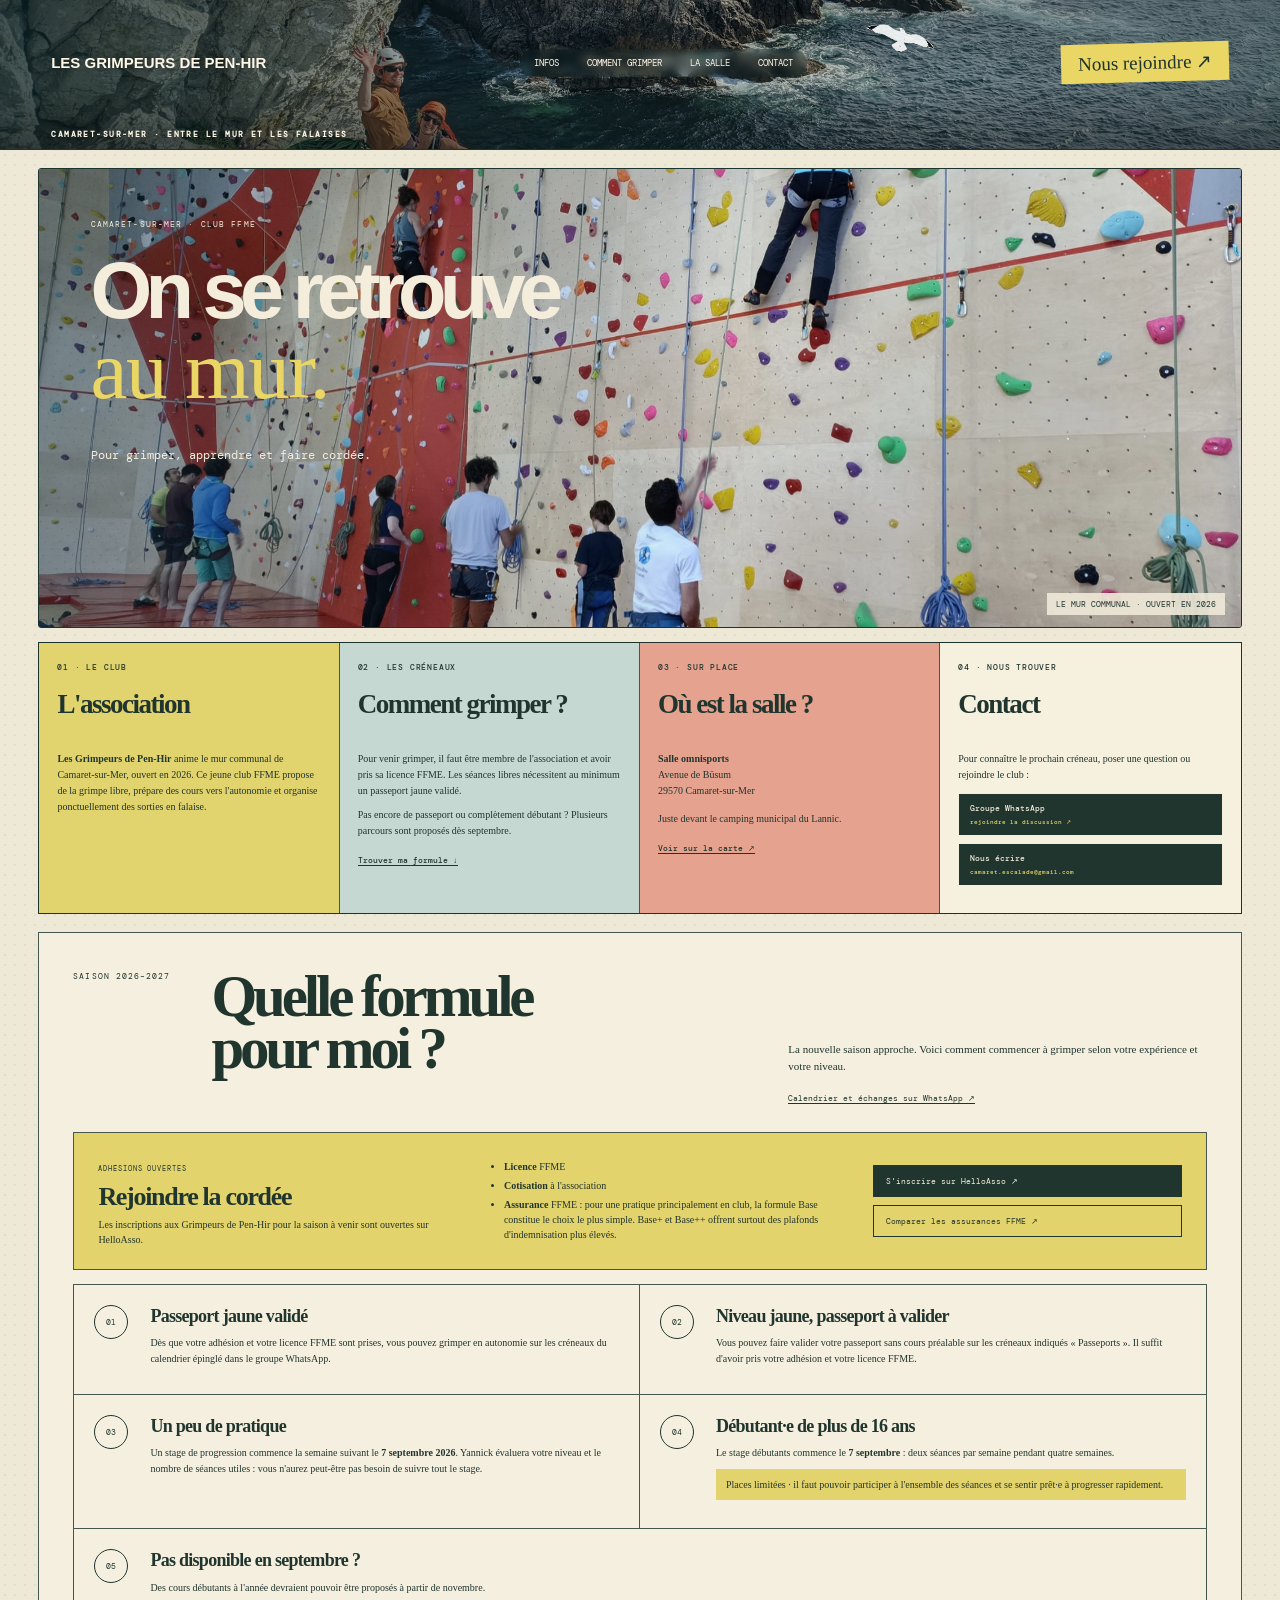
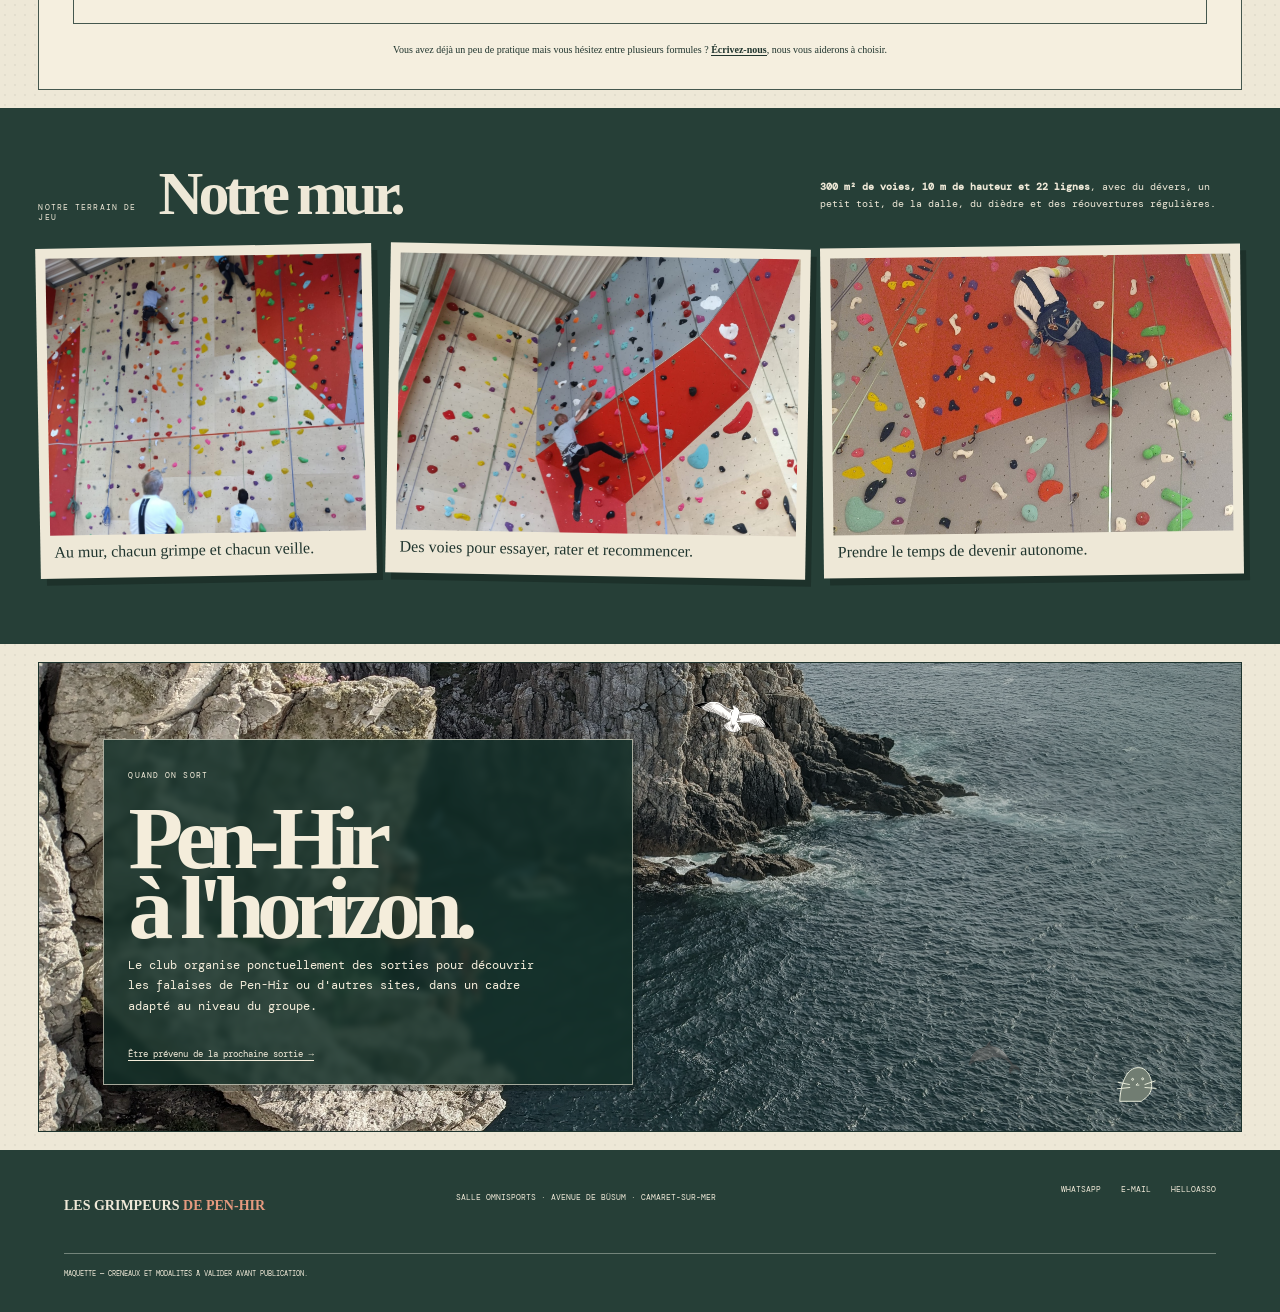
==== commit b10d77fd: "Make gym design the primary homepage" ====
--- a/index.html
+++ b/index.html
@@ -2,39 +2,57 @@
 <html lang="fr">
 <head>
   <meta charset="utf-8"><meta name="viewport" content="width=device-width, initial-scale=1">
-  <title>Les Grimpeurs de Pen-Hir — La falaise</title>
+  <title>Les Grimpeurs de Pen-Hir — Mur d'escalade de Camaret-sur-Mer</title>
   <link rel="preconnect" href="https://fonts.googleapis.com"><link rel="preconnect" href="https://fonts.gstatic.com" crossorigin>
-  <link href="https://fonts.googleapis.com/css2?family=DM+Mono:wght@400;500&amp;family=Fraunces:opsz,wght@9..144,600;9..144,800&amp;display=swap" rel="stylesheet">
-  <link rel="stylesheet" href="styles.css">
+  <link href="https://fonts.googleapis.com/css2?family=Caveat+Brush&amp;family=DM+Mono:wght@400;500&amp;family=Libre+Franklin:wght@500;800&amp;display=swap" rel="stylesheet"><link rel="stylesheet" href="styles.css">
 </head>
-<body class="cliff-page">
-  <header class="map-header"><a class="map-logo" href="#top">GRIMPEURS <i>DE PEN-HIR</i></a><p>Club d'escalade · Camaret-sur-Mer</p><nav><a href="#voie-apprendre">Apprendre</a><a href="#voie-club">Le club</a><a href="#voie-sorties">Sorties</a></nav><a class="map-join" href="#voie-rejoindre">Nous rejoindre ↗</a></header>
-  <main id="top" class="cliff-scroll" aria-label="Panorama interactif des falaises de Pen-Hir">
-    <section class="cliff-panorama">
-      <div class="map-title"><span>48°16′20″ N · 4°37′27″ O</span><h1>La pointe<br>de Pen-Hir</h1><p>Un club pour apprendre à grimper<br>entre ciel, grès et Atlantique.</p></div>
-      <p class="scroll-note">Explorez la falaise →</p>
-      <svg class="cliff-art" viewBox="0 0 1800 900" preserveAspectRatio="none" aria-hidden="true">
-        <defs><pattern id="grain" width="24" height="24" patternUnits="userSpaceOnUse"><circle cx="4" cy="7" r="1"/><circle cx="18" cy="14" r="1.3"/><path d="M7 21l5-2"/></pattern><filter id="rough"><feTurbulence baseFrequency=".018" numOctaves="2" seed="11" result="noise"/><feDisplacementMap in="SourceGraphic" in2="noise" scale="5"/></filter></defs>
-        <rect width="1800" height="900" class="sky"/>
-        <path class="far-stack" d="M1470 584l45-112 44 96 51-181 61 166 54-89 75 98v338h-330Z"/>
-        <path class="cliff-fill" d="M0 338C144 324 230 378 335 349c96-27 124-90 216-117 98-29 151 25 215 11 72-15 88-134 190-147 80-10 126 51 207 71 76 19 164-5 218 43 63 56 38 148 117 188 62 31 128-1 186 34 43 26 75 78 136 101v367H0Z"/>
-        <path class="cliff-line" filter="url(#rough)" d="M0 338C144 324 230 378 335 349c96-27 124-90 216-117 98-29 151 25 215 11 72-15 88-134 190-147 80-10 126 51 207 71 76 19 164-5 218 43 63 56 38 148 117 188 62 31 128-1 186 34 43 26 75 78 136 101"/>
-        <path class="cliff-line cliff-echo" d="M0 346C145 330 231 386 339 355c99-29 122-88 216-115 96-27 149 27 214 13 74-17 89-132 189-145 82-11 127 53 208 72 78 18 162-4 218 45 61 54 37 145 116 186 63 32 127 1 185 36 44 27 75 77 135 100"/>
-        <path class="strata" d="M85 412c145-29 204 27 315-17M438 328c70-12 108-64 177-59M735 310c88 4 127-88 204-111M1008 231c100 55 182-18 282 62M1329 313c71 35 30 100 126 145M1531 476c65-9 90 28 148 56"/>
-        <path class="sea" d="M0 650c140-31 253 29 390 0 152-32 260 28 420 0 168-29 270 27 431 0 177-30 325 34 559-4v254H0Z"/>
-        <path class="wave" d="M0 650c140-31 253 29 390 0 152-32 260 28 420 0 168-29 270 27 431 0 177-30 325 34 559-4M0 702c125-23 270 28 405 2 159-30 250 25 406 0 159-26 289 22 450-2 196-29 314 31 539 0"/>
-        <g class="route route-one"><path d="M542 244c-27 72 36 97 5 169-29 67-5 117-30 177"/><circle cx="542" cy="244" r="9"/></g>
-        <g class="route route-two"><path d="M965 98c-24 93 49 105 15 192-26 67 22 113-5 193-12 35-9 68-3 104"/><circle cx="965" cy="98" r="9"/></g>
-        <g class="route route-three"><path d="M1336 219c-47 52 22 100-14 159-30 49 9 90-14 154"/><circle cx="1336" cy="219" r="9"/></g>
-        <g class="route route-four"><path d="M1648 429c-35 34 0 71-31 112"/><circle cx="1648" cy="429" r="9"/></g>
-      </svg>
-      <article id="voie-apprendre" class="route-card route-card-one"><span>VOIE 01 · 4a</span><h2>Apprendre</h2><p>Premiers nœuds, assurage, lecture du rocher : chacun avance à son rythme, toujours avec quelqu'un.</p><a href="#">Comment débuter →</a></article>
-      <article id="voie-club" class="route-card route-card-two"><span>VOIE 02 · 5c</span><h2>Faire cordée</h2><p>Un club local pour trouver des partenaires, progresser ensemble et transmettre ce qu'on sait.</p><a href="#">Découvrir le club →</a></article>
-      <article id="voie-sorties" class="route-card route-card-three"><span>VOIE 03 · SORTIES</span><h2>Grimper dehors</h2><p>Des rendez-vous au fil des marées, de la météo et des envies.</p><time>14.09 · Pen-Hir · 9h</time><a href="#">Voir le carnet de sorties →</a></article>
-      <article id="voie-rejoindre" class="route-card route-card-four"><span>RELAIS</span><h2>Nous rejoindre</h2><p>Avec ou sans chaussons. Avec beaucoup ou très peu d'expérience.</p><a href="#">Adhérer via HelloAsso ↗</a></article>
-      <div class="climber climber-one" aria-hidden="true"><span></span><i></i></div><div class="climber climber-two" aria-hidden="true"><span></span><i></i></div>
-      <p class="map-key">—— sentier côtier &nbsp; ··· voie imaginaire &nbsp; ≋ niveau de la mer</p>
+<body class="gym-page">
+  <header class="gym-header"><a href="#top">LES GRIMPEURS <b>DE PEN-HIR</b></a><nav><a href="#infos">Infos</a><a href="#grimper">Comment grimper</a><a href="#salle">La salle</a><a href="#contact">Contact</a></nav><a class="gym-hello" href="https://www.helloasso.com/associations/les-grimpeurs-de-pen-hir" target="_blank" rel="noreferrer">Nous rejoindre ↗</a><span class="header-caption">Camaret-sur-Mer · entre le mur et les falaises</span><span class="header-gull" aria-hidden="true"><img src="assets/seagull-cc0.svg" alt=""></span></header>
+
+  <main id="top">
+    <section class="gym-hero">
+      <img src="assets/photos/gym-community.jpg" alt="Grimpeurs et assureurs réunis au pied du mur d'escalade communal de Camaret-sur-Mer">
+      <div class="gym-title"><small>CAMARET-SUR-MER · CLUB FFME</small><h1>On se retrouve<br><em>au mur.</em></h1><p>Pour grimper, apprendre et faire cordée.</p></div>
+      <p class="gym-credit">Le mur communal · ouvert en 2026</p>
     </section>
+
+    <section class="quick-facts" aria-label="Informations essentielles">
+      <article id="infos" class="info-association"><span>01 · LE CLUB</span><h2>L'association</h2><p><strong>Les Grimpeurs de Pen-Hir</strong> anime le mur communal de Camaret-sur-Mer, ouvert en 2026. Ce jeune club FFME propose de la grimpe libre, prépare des cours vers l'autonomie et organise ponctuellement des sorties en falaise.</p></article>
+      <article id="grimper" class="info-climbing"><span>02 · LES CRÉNEAUX</span><h2>Comment grimper ?</h2><p>Pour venir grimper, il faut être membre de l'association et avoir pris sa licence FFME. Les séances libres nécessitent au minimum un passeport jaune validé.</p><p>Pas encore de passeport ou complètement débutant ? Plusieurs parcours sont proposés dès septembre.</p><a href="#inscriptions">Trouver ma formule ↓</a></article>
+      <article id="salle" class="info-location"><span>03 · SUR PLACE</span><h2>Où est la salle ?</h2><address><strong>Salle omnisports</strong><br>Avenue de Büsum<br>29570 Camaret-sur-Mer</address><p>Juste devant le camping municipal du Lannic.</p><a href="https://www.openstreetmap.org/search?query=avenue%20de%20Busum%2029570%20Camaret-sur-Mer" target="_blank" rel="noreferrer">Voir sur la carte ↗</a></article>
+      <article id="contact" class="info-contact"><span>04 · NOUS TROUVER</span><h2>Contact</h2><p>Pour connaître le prochain créneau, poser une question ou rejoindre le club :</p><div class="contact-buttons"><a href="https://chat.whatsapp.com/EKMSxymjZ4uAJJz65uT7Za?s=sh&amp;p=a&amp;mlu=4" target="_blank" rel="noreferrer">Groupe WhatsApp <small>rejoindre la discussion ↗</small></a><a href="mailto:camaret.escalade@gmail.com">Nous écrire <small>camaret.escalade@gmail.com</small></a></div></article>
+    </section>
+
+    <section id="inscriptions" class="season-guide">
+      <header><small>SAISON 2026–2027</small><h2>Quelle formule<br>pour moi ?</h2><p>La nouvelle saison approche. Voici comment commencer à grimper selon votre expérience et votre niveau.</p><a href="https://chat.whatsapp.com/EKMSxymjZ4uAJJz65uT7Za?s=sh&amp;p=a&amp;mlu=4" target="_blank" rel="noreferrer">Calendrier et échanges sur WhatsApp ↗</a></header>
+      <aside class="membership-callout">
+        <div><small>ADHÉSIONS OUVERTES</small><h3>Rejoindre la cordée</h3><p>Les inscriptions aux Grimpeurs de Pen-Hir pour la saison à venir sont ouvertes sur HelloAsso.</p></div>
+        <ul><li><b>Licence</b> FFME</li><li><b>Cotisation</b> à l'association</li><li><b>Assurance</b> FFME : pour une pratique principalement en club, la formule Base constitue le choix le plus simple. Base+ et Base++ offrent surtout des plafonds d'indemnisation plus élevés.</li></ul>
+        <div class="membership-actions"><a href="https://www.helloasso.com/associations/les-grimpeurs-de-pen-hir" target="_blank" rel="noreferrer">S'inscrire sur HelloAsso ↗</a><a href="https://www.ffme.fr/ffme/licence/" target="_blank" rel="noreferrer">Comparer les assurances FFME ↗</a></div>
+      </aside>
+      <div class="season-options">
+        <article><span>01</span><div><h3>Passeport jaune validé</h3><p>Dès que votre adhésion et votre licence FFME sont prises, vous pouvez grimper en autonomie sur les créneaux du calendrier épinglé dans le groupe WhatsApp.</p></div></article>
+        <article><span>02</span><div><h3>Niveau jaune, passeport à valider</h3><p>Vous pouvez faire valider votre passeport sans cours préalable sur les créneaux indiqués « Passeports ». Il suffit d'avoir pris votre adhésion et votre licence FFME.</p></div></article>
+        <article><span>03</span><div><h3>Un peu de pratique</h3><p>Un stage de progression commence la semaine suivant le <strong>7 septembre 2026</strong>. Yannick évaluera votre niveau et le nombre de séances utiles : vous n'aurez peut-être pas besoin de suivre tout le stage.</p></div></article>
+        <article><span>04</span><div><h3>Débutant·e de plus de 16 ans</h3><p>Le stage débutants commence le <strong>7 septembre</strong> : deux séances par semaine pendant quatre semaines.</p><p class="season-warning">Places limitées · il faut pouvoir participer à l'ensemble des séances et se sentir prêt·e à progresser rapidement.</p></div></article>
+        <article><span>05</span><div><h3>Pas disponible en septembre ?</h3><p>Des cours débutants à l'année devraient pouvoir être proposés à partir de novembre.</p></div></article>
+      </div>
+      <p class="season-help">Vous avez déjà un peu de pratique mais vous hésitez entre plusieurs formules ? <a href="mailto:camaret.escalade@gmail.com">Écrivez-nous</a>, nous vous aiderons à choisir.</p>
+    </section>
+
+    <section class="gym-life">
+      <div class="gym-life-copy"><small>NOTRE TERRAIN DE JEU</small><h2>Notre mur.</h2><p><strong>300 m² de voies, 10 m de hauteur et 22 lignes</strong>, avec du dévers, un petit toit, de la dalle, du dièdre et des réouvertures régulières.</p></div>
+      <figure class="gym-photo-one"><img src="assets/photos/gym-belaying.jpg" alt="Deux grimpeurs sur le mur pendant que des membres les assurent"><figcaption>Au mur, chacun grimpe et chacun veille.</figcaption></figure>
+      <figure class="gym-photo-two"><img src="assets/photos/gym-climber.jpg" alt="Un grimpeur progresse sur le grand mur rouge et gris"><figcaption>Des voies pour essayer, rater et recommencer.</figcaption></figure>
+      <figure class="gym-photo-three"><img src="assets/photos/gym-closeup.jpg" alt="Un grimpeur évolue sur le mur sous le regard de son assureur"><figcaption>Prendre le temps de devenir autonome.</figcaption></figure>
+    </section>
+
+    <section class="outdoor-chapter">
+      <img src="assets/photos/community-over-sea.jpg" alt="Deux grimpeurs sur une vire au-dessus de la mer à Pen-Hir">
+      <div><small>QUAND ON SORT</small><h2>Pen-Hir<br>à l'horizon.</h2><p>Le club organise ponctuellement des sorties pour découvrir les falaises de Pen-Hir ou d'autres sites, dans un cadre adapté au niveau du groupe.</p><a href="#contact">Être prévenu de la prochaine sortie →</a></div>
+      <div class="outdoor-gull"><img src="assets/seagull-cc0.svg" alt=""></div><div class="outdoor-dolphin"><img src="assets/dolphin-cc0.svg" alt=""></div><div class="outdoor-seal" aria-label="Un phoque regarde hors de l'eau"><svg viewBox="0 0 90 80"><path d="M12 76c2-36 13-66 34-70 24-5 38 26 31 48-4 12-14 17-20 22Z"/><circle cx="39" cy="30" r="2"/><circle cx="60" cy="29" r="2"/><path d="M50 38l-4 4 7 0M33 41L8 36M34 47L6 50M64 41l23-8M64 47l25 2"/></svg></div>
+    </section>
+
   </main>
-  <footer class="map-footer"><p>Le rocher est un milieu vivant.</p><p>Observer · contourner · ne rien laisser</p><a href="variant.html">Voir la piste 02 — Ligne d'eau →</a></footer>
+  <footer class="gym-footer"><p>LES GRIMPEURS <b>DE PEN-HIR</b></p><p>Salle omnisports · Avenue de Büsum · Camaret-sur-Mer</p><div><a href="https://chat.whatsapp.com/EKMSxymjZ4uAJJz65uT7Za?s=sh&amp;p=a&amp;mlu=4" target="_blank" rel="noreferrer">WhatsApp</a><a href="mailto:camaret.escalade@gmail.com">E-mail</a><a href="https://www.helloasso.com/associations/les-grimpeurs-de-pen-hir" target="_blank" rel="noreferrer">HelloAsso</a></div><small>Maquette — créneaux et modalités à valider avant publication.</small></footer>
 </body></html>
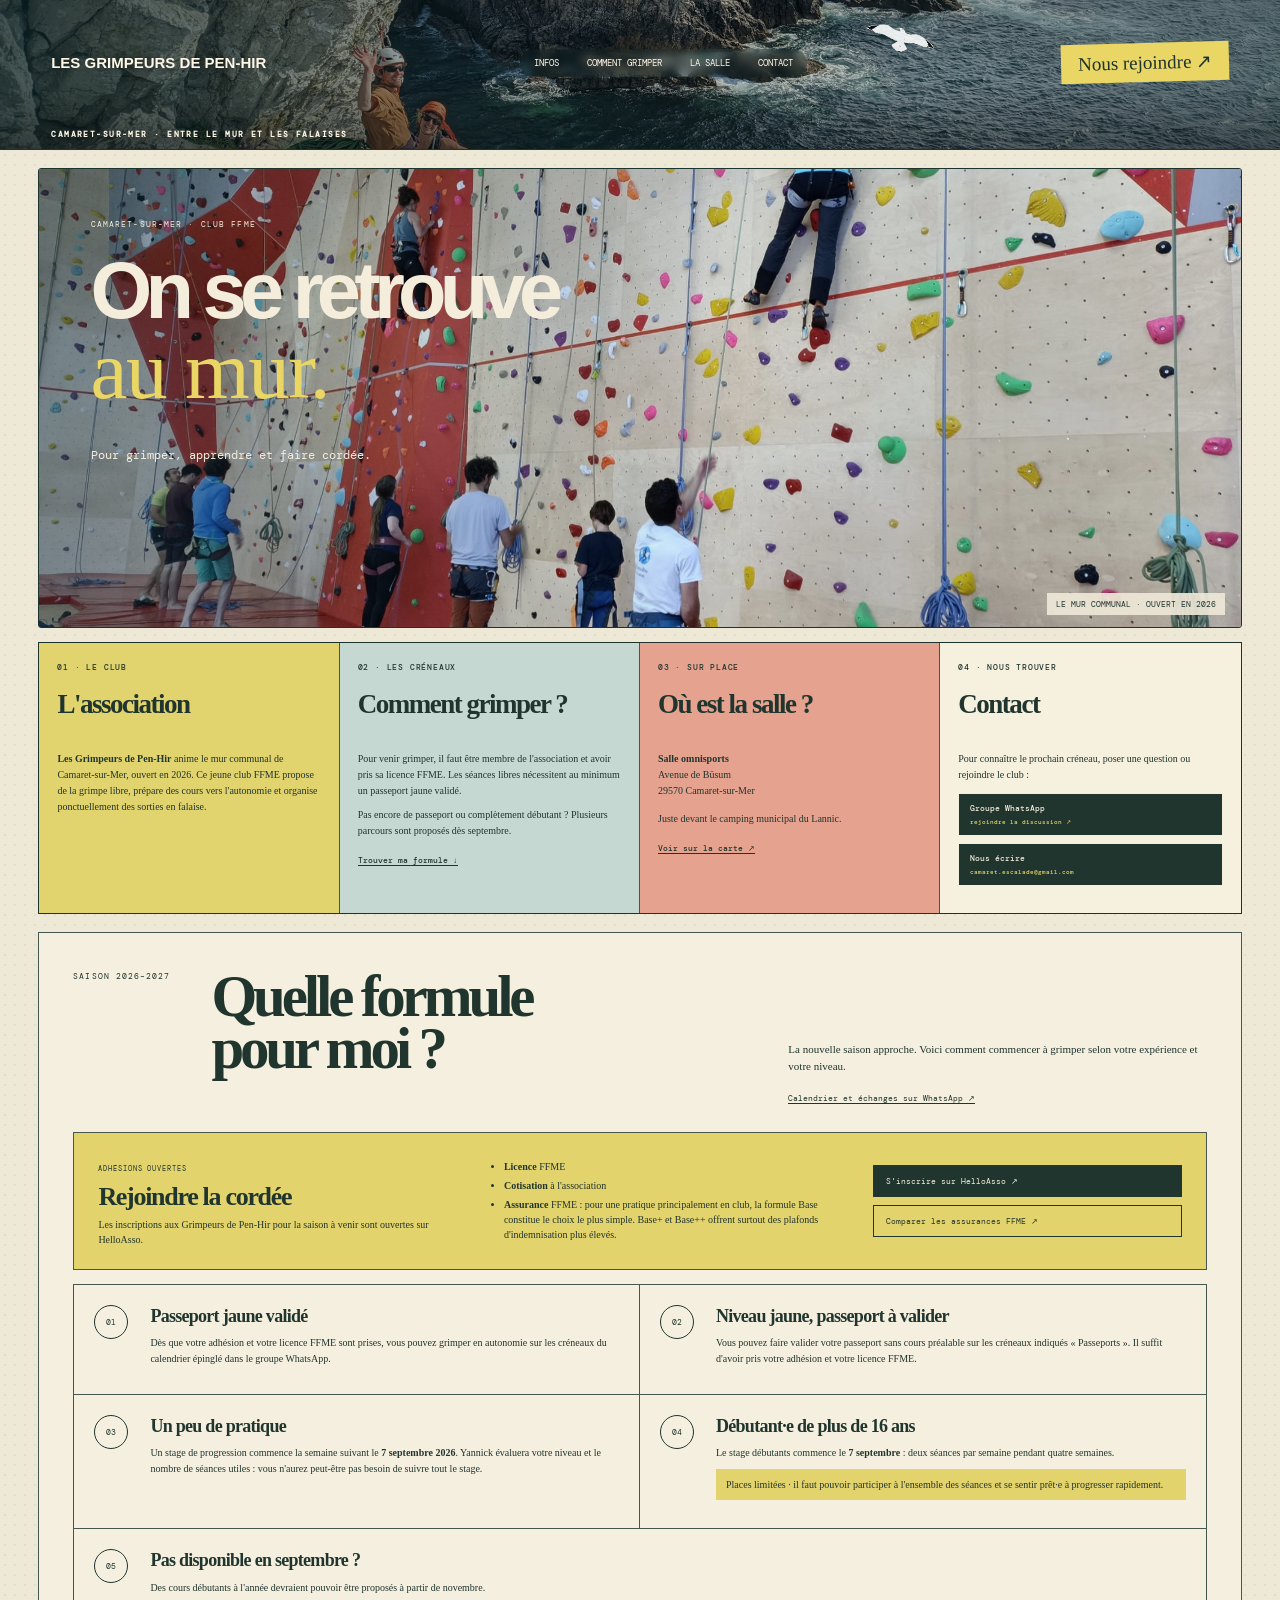
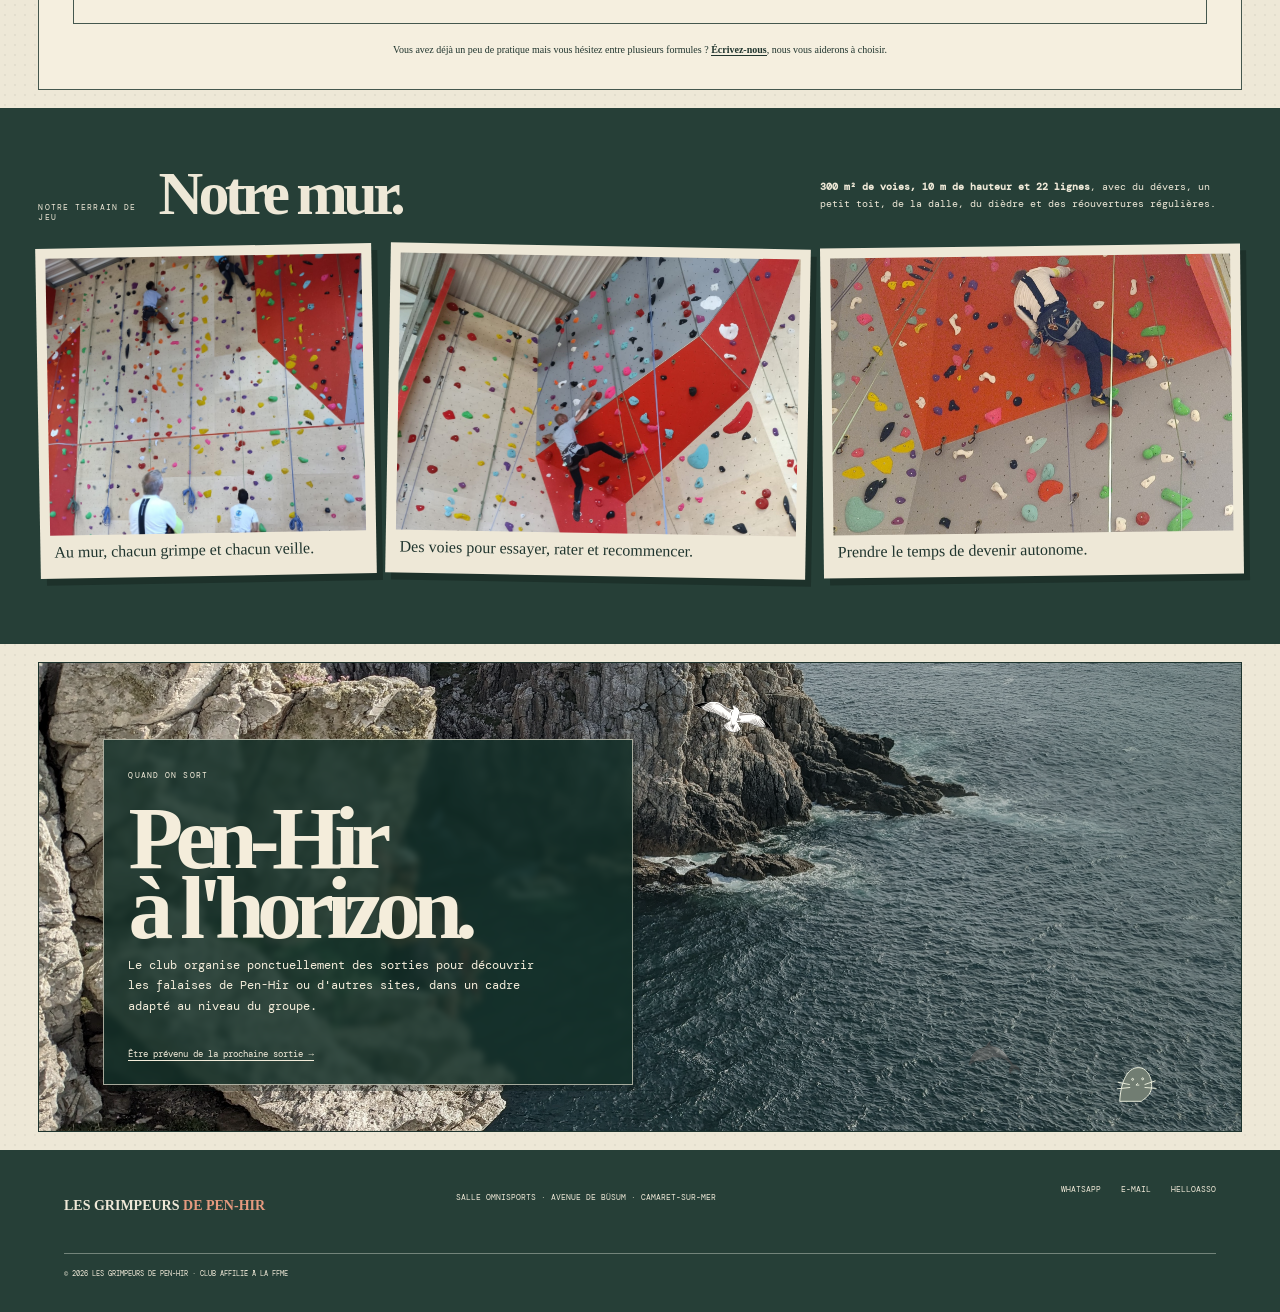
==== commit 458bfbd4: "Clean up production site" ====
--- a/index.html
+++ b/index.html
@@ -3,6 +3,8 @@
 <head>
   <meta charset="utf-8"><meta name="viewport" content="width=device-width, initial-scale=1">
   <title>Les Grimpeurs de Pen-Hir — Mur d'escalade de Camaret-sur-Mer</title>
+  <meta name="description" content="Club FFME de Camaret-sur-Mer : grimpe libre, apprentissage de l'autonomie et sorties ponctuelles sur les falaises de Pen-Hir.">
+  <link rel="icon" href="assets/seagull-cc0.svg" type="image/svg+xml">
   <link rel="preconnect" href="https://fonts.googleapis.com"><link rel="preconnect" href="https://fonts.gstatic.com" crossorigin>
   <link href="https://fonts.googleapis.com/css2?family=Caveat+Brush&amp;family=DM+Mono:wght@400;500&amp;family=Libre+Franklin:wght@500;800&amp;display=swap" rel="stylesheet"><link rel="stylesheet" href="styles.css">
 </head>
@@ -54,5 +56,5 @@
     </section>
 
   </main>
-  <footer class="gym-footer"><p>LES GRIMPEURS <b>DE PEN-HIR</b></p><p>Salle omnisports · Avenue de Büsum · Camaret-sur-Mer</p><div><a href="https://chat.whatsapp.com/EKMSxymjZ4uAJJz65uT7Za?s=sh&amp;p=a&amp;mlu=4" target="_blank" rel="noreferrer">WhatsApp</a><a href="mailto:camaret.escalade@gmail.com">E-mail</a><a href="https://www.helloasso.com/associations/les-grimpeurs-de-pen-hir" target="_blank" rel="noreferrer">HelloAsso</a></div><small>Maquette — créneaux et modalités à valider avant publication.</small></footer>
+  <footer class="gym-footer"><p>LES GRIMPEURS <b>DE PEN-HIR</b></p><p>Salle omnisports · Avenue de Büsum · Camaret-sur-Mer</p><div><a href="https://chat.whatsapp.com/EKMSxymjZ4uAJJz65uT7Za?s=sh&amp;p=a&amp;mlu=4" target="_blank" rel="noreferrer">WhatsApp</a><a href="mailto:camaret.escalade@gmail.com">E-mail</a><a href="https://www.helloasso.com/associations/les-grimpeurs-de-pen-hir" target="_blank" rel="noreferrer">HelloAsso</a></div><small>© 2026 Les Grimpeurs de Pen-Hir · Club affilié à la FFME</small></footer>
 </body></html>
--- a/styles.css
+++ b/styles.css
@@ -1,40 +1,50 @@
-:root{--ink:#1d332d;--paper:#eee7d3;--rock:#c35e3f;--rock-dark:#884935;--sea:#4d9eaa;--sky:#b8d9d5;--acid:#e8ea72;--blue:#387985;--pink:#e79a9a}*{box-sizing:border-box}html{scroll-behavior:smooth}body{margin:0;color:var(--ink)}a{color:inherit;text-decoration:none}svg{overflow:visible}
-/* Cliff route map */
-.cliff-page{background:var(--paper);font-family:'DM Mono',monospace;overflow-x:hidden}.map-header{height:78px;padding:0 3vw;display:grid;grid-template-columns:auto auto 1fr auto;gap:35px;align-items:center;border-bottom:2px solid var(--ink);background:var(--paper);position:relative;z-index:10}.map-logo{font:800 18px 'Fraunces',serif;letter-spacing:-.04em}.map-logo i{font-style:italic;color:var(--rock)}.map-header>p{font-size:9px;text-transform:uppercase}.map-header nav{display:flex;justify-content:center;gap:28px;font-size:10px;text-transform:uppercase}.map-header nav a:hover{color:var(--rock)}.map-join{font-size:10px;border:1px solid;padding:10px 14px;border-radius:50%;background:var(--acid);transform:rotate(2deg)}.cliff-scroll{width:100%;overflow-x:auto;overflow-y:hidden;scrollbar-color:var(--rock) var(--paper)}.cliff-panorama{height:calc(100vh - 132px);min-height:690px;min-width:1450px;position:relative;overflow:hidden}.cliff-art{position:absolute;inset:0;width:100%;height:100%}.sky{fill:var(--sky)}.far-stack{fill:#659c98;stroke:var(--ink);stroke-width:3}.cliff-fill{fill:var(--rock)}.cliff-fill+path,.cliff-line{fill:none}.cliff-line{stroke:var(--ink);stroke-width:6;stroke-linecap:round}.strata{fill:none;stroke:var(--rock-dark);stroke-width:3;stroke-dasharray:2 12;stroke-linecap:round}.sea{fill:var(--sea)}.wave{fill:none;stroke:var(--paper);stroke-width:4;stroke-linecap:round}.route path{fill:none;stroke-width:5;stroke-dasharray:10 11;stroke-linecap:round}.route circle{stroke:var(--ink);stroke-width:3}.route-one path,.route-one circle{stroke:#f0e77f;fill:#f0e77f}.route-two path,.route-two circle{stroke:#c7e6e0;fill:#c7e6e0}.route-three path,.route-three circle{stroke:#eea9aa;fill:#eea9aa}.route-four path,.route-four circle{stroke:#e8ea72;fill:#e8ea72}.map-title{position:absolute;z-index:2;left:4vw;top:42px}.map-title span{font-size:9px}.map-title h1{font:800 clamp(60px,7vw,108px)/.72 'Fraunces',serif;letter-spacing:-.08em;margin:22px 0}.map-title p{font-size:10px;line-height:1.6}.scroll-note{display:none}.route-card{position:absolute;z-index:3;width:230px;padding:18px;border:2px solid var(--ink);box-shadow:6px 6px 0 var(--ink);font-size:10px;line-height:1.55}.route-card:after{content:"";position:absolute;width:2px;height:45px;background:var(--ink);left:50%;bottom:-45px}.route-card>span{font-size:8px;border-bottom:1px solid;display:block;padding-bottom:7px}.route-card h2{font:800 28px/1 'Fraunces',serif;margin:15px 0 10px}.route-card p{margin:0 0 15px}.route-card a{font-weight:500;border-bottom:1px solid}.route-card time{display:block;font-weight:500;margin:12px 0}.route-card-one{left:430px;top:290px;background:#f0e77f;transform:rotate(-2deg)}.route-card-two{left:825px;top:235px;background:#c7e6e0;transform:rotate(1.5deg)}.route-card-three{left:1212px;top:350px;background:#eea9aa;transform:rotate(-1deg)}.route-card-four{left:1530px;top:470px;background:#e8ea72;transform:rotate(2deg)}.climber{position:absolute;z-index:4;width:20px;height:35px}.climber span{position:absolute;width:11px;height:11px;border:2px solid;border-radius:50%;left:4px}.climber i:before,.climber i:after{content:"";position:absolute;width:2px;height:27px;background:var(--ink);top:9px;left:9px;transform:rotate(25deg)}.climber i:after{transform:rotate(-35deg)}.climber-one{left:970px;top:430px;transform:rotate(8deg)}.climber-two{left:1330px;top:500px;transform:rotate(-12deg)}.map-key{position:absolute;left:3vw;bottom:25px;font-size:8px;background:var(--paper);padding:7px 9px}.map-footer{height:54px;padding:0 3vw;display:grid;grid-template-columns:1fr 1fr 1fr;align-items:center;background:var(--ink);color:var(--paper);font:9px 'DM Mono';text-transform:uppercase}.map-footer a{text-align:right;color:var(--acid)}
-/* Waterline sketch */
-.water-page{background:#e9e1ca;color:#26362f;font-family:'DM Mono',monospace;overflow-x:hidden}.water-header{height:78px;padding:0 3vw;display:flex;align-items:center;justify-content:space-between;border-bottom:1px solid #58695e;background:#e9e1ca;position:relative;z-index:10}.water-header>a:first-child{font:800 14px 'Libre Franklin',sans-serif}.water-header>a:first-child b{color:#a74e3a}.water-header p{font-size:9px;text-transform:uppercase}.water-header>a:last-child{font:20px 'Caveat Brush';background:#e2cb68;padding:7px 18px;transform:rotate(-2deg)}.water-scroll{width:100%;overflow-x:auto;overflow-y:hidden;scrollbar-color:#4d9eaa #e9e1ca}.water-panorama{height:calc(100vh - 132px);min-height:690px;min-width:1550px;position:relative;overflow:hidden}.paper-world{position:absolute;inset:0;width:100%;height:100%}.paper-bg{fill:#e9e1ca}.water-mass{fill:#72afb8}.water-line{fill:none;stroke:#26362f;stroke-width:5;stroke-linecap:round}.cliff-island{fill:#c26947;stroke:#26362f;stroke-width:4}.cliff-hatch{fill:none;stroke:#814b39;stroke-width:3;stroke-linecap:round;stroke-dasharray:1 13}.underwater{fill:none;stroke:#d7e3d9;stroke-width:3;stroke-linecap:round}.water-title{position:absolute;z-index:2;left:4vw;top:55px}.water-title small{font-size:8px;letter-spacing:.13em}.water-title h1{font:800 clamp(55px,6vw,96px)/.78 'Libre Franklin',sans-serif;letter-spacing:-.08em;margin:25px 0}.water-title h1 em{font:400 1.08em 'Caveat Brush';color:#a74e3a}.water-title p{font-size:10px;line-height:1.65}.floating-note{position:absolute;z-index:4;width:215px;padding:22px;background:#f6f0dc;border:1px solid #38483e;box-shadow:5px 7px 0 rgba(38,54,47,.18);font-size:9px;line-height:1.6}.floating-note:before{content:"";width:54px;height:17px;background:rgba(220,194,99,.7);position:absolute;top:-9px;left:50%;transform:translateX(-50%) rotate(-2deg)}.floating-note>b{font-size:8px;letter-spacing:.12em}.floating-note h2{font:800 24px/1 'Libre Franklin';letter-spacing:-.05em;margin:17px 0}.floating-note p{margin:12px 0}.floating-note a{font-weight:500;border-bottom:1px solid}.floating-note ul{list-style:none;padding:0;font:17px/1.5 'Caveat Brush'}.floating-note li:before{content:'○';margin-right:8px}.note-club{left:430px;top:120px;transform:rotate(-3deg)}.note-learn{left:790px;top:330px;background:#e7db83;transform:rotate(2deg)}.note-outing{left:1195px;top:100px;background:#eaa39b;transform:rotate(-2deg)}.note-outing time{font:800 18px/1.2 'Libre Franklin';display:block;margin:20px 0}.note-join{left:1570px;top:365px;background:#c8ddd4;transform:rotate(2deg)}.tiny-boat{position:absolute;left:305px;top:475px;width:70px;text-align:center}.tiny-boat span{font:22px 'Caveat Brush'}.tiny-boat i{display:block;border-top:12px solid #a74e3a;border-left:30px solid transparent;border-right:30px solid transparent}.animated-dolphin{position:absolute;z-index:3;left:1070px;top:485px;width:110px;animation:dolphinJump 4.5s ease-in-out infinite;transform-origin:center bottom}.animated-dolphin svg{fill:#396d70;stroke:#26362f;stroke-width:2}.animated-gull{position:absolute;z-index:3;top:80px;left:660px;width:75px;animation:gullFly 13s linear infinite}.animated-gull svg{fill:#f7f2e3;stroke:#26362f;stroke-width:2}.seal-head{position:absolute;z-index:3;left:1455px;top:528px;width:58px;animation:sealBob 3s ease-in-out infinite}.seal-head svg{fill:#6f7b70;stroke:#26362f;stroke-width:2}.water-caption{position:absolute;bottom:25px;left:42%;font:16px 'Caveat Brush';color:#e9e1ca}.water-scroll-note{display:none}@keyframes dolphinJump{0%,15%,85%,100%{transform:translateY(70px) rotate(15deg)}45%{transform:translateY(-75px) rotate(-18deg)}65%{transform:translateY(-25px) rotate(18deg)}}@keyframes gullFly{0%{transform:translateX(-200px) translateY(0)}45%{transform:translateX(800px) translateY(35px)}50%{transform:translateX(800px) scaleX(-1) translateY(35px)}95%,100%{transform:translateX(-200px) scaleX(-1) translateY(0)}}@keyframes sealBob{50%{transform:translateY(10px) rotate(4deg)}}.water-footer{height:54px;padding:0 3vw;display:grid;grid-template-columns:1fr 1fr 1fr;align-items:center;background:#26362f;color:#e9e1ca;font-size:8px;text-transform:uppercase}.water-footer>a{text-align:center;color:#e2cb68}.water-footer>div{display:flex;justify-content:flex-end;gap:18px}
-@media(max-width:760px){.map-header,.water-header{height:68px;padding-inline:4vw}.map-header{grid-template-columns:1fr auto}.map-header>p,.map-header nav,.water-header p{display:none}.cliff-panorama,.water-panorama{height:calc(100vh - 118px);min-height:650px}.map-title{left:25px;top:25px}.map-title h1{font-size:65px}.scroll-note,.water-scroll-note{display:block;position:fixed;z-index:12;right:12px;bottom:68px;background:var(--ink);color:var(--paper);padding:8px;font-size:8px}.map-footer,.water-footer{height:50px;grid-template-columns:1fr auto}.map-footer p:nth-child(2),.water-footer>p{display:none}.map-footer a{grid-column:2}.water-footer>a{grid-column:1;text-align:left}.water-footer>div{grid-column:2}.water-title{left:25px;top:30px}.water-title h1{font-size:59px}.route-card{width:210px}.note-club{left:365px}.water-caption{left:610px}}
-@media(prefers-reduced-motion:reduce){html{scroll-behavior:auto}.animated-dolphin,.animated-gull,.seal-head{animation:none}}
+:root {
+  --ink: #1d332d;
+  --paper: #eee7d3;
+  --rock: #c35e3f;
+  --rock-dark: #884935;
+  --sea: #4d9eaa;
+  --sky: #b8d9d5;
+  --acid: #e8ea72;
+  --blue: #387985;
+  --pink: #e79a9a;
+}
 
-/* Responsive, rough-edged panorama refinements */
-.cliff-scroll,.water-scroll{overflow-x:hidden}.cliff-panorama,.water-panorama{min-width:0;width:100%}.cliff-art path,.paper-world path,.animated-dolphin path,.animated-gull path,.seal-head path{stroke-linecap:round;stroke-linejoin:round}.cliff-echo{stroke-width:2;opacity:.45}.water-echo{stroke-width:2;opacity:.5}.route path{filter:url(#rough)}
-.cliff-page{background-image:radial-gradient(rgba(29,51,45,.09) .7px,transparent .8px);background-size:9px 9px}.water-page{background-image:radial-gradient(rgba(38,54,47,.08) .8px,transparent .9px);background-size:11px 11px}.route-card,.floating-note{clip-path:polygon(1% 2%,98% 0,100% 96%,96% 100%,3% 98%,0 5%)}.route-card-one{left:24%}.route-card-two{left:45%}.route-card-three{left:66%}.route-card-four{left:auto;right:2.5%}.climber-one{left:53%}.climber-two{left:73%}.note-club{left:22%}.note-learn{left:42%}.note-outing{left:63%}.note-join{left:auto;right:2.5%}
-.animated-dolphin svg{fill:none;stroke:#26362f;stroke-width:2.4;filter:url(#wobble)}.animated-dolphin .dolphin-body{fill:#4e8587}.animated-dolphin .dolphin-beak{fill:#4e8587}.animated-dolphin .dolphin-fin,.animated-dolphin .dolphin-smile{fill:none}.animated-dolphin circle{fill:#26362f}.animated-gull svg,.seal-head svg{filter:url(#wobble)}
+* {
+  box-sizing: border-box;
+}
 
-@media(max-width:1050px){.map-header nav{display:none}.map-header{grid-template-columns:auto 1fr auto}.map-header>p{text-align:center}.cliff-panorama,.water-panorama{height:auto;min-height:0;padding-bottom:45px}.cliff-art,.paper-world{position:relative;display:block;width:100%;height:500px}.map-title,.water-title{top:35px}.route-card,.floating-note{position:relative;left:auto!important;right:auto!important;top:auto!important;width:min(560px,90%);margin:18px auto;transform:rotate(-.5deg)}.route-card:nth-of-type(even),.floating-note:nth-of-type(even){transform:rotate(.7deg)}.route-card:after{display:none}.climber{display:none}.map-key{position:relative;left:auto;bottom:auto;width:max-content;max-width:90%;margin:28px auto 0}.animated-dolphin{left:65%;top:385px;width:90px}.animated-gull{left:48%;top:85px;width:65px}.seal-head{left:auto;right:5%;top:435px;width:52px}.tiny-boat{left:17%;top:410px}.water-caption{left:45%;top:465px;bottom:auto}.scroll-note,.water-scroll-note{display:none}}
-@media(max-width:600px){.map-header>p,.water-header p{display:none}.map-header{grid-template-columns:1fr auto}.map-join{white-space:nowrap}.cliff-art,.paper-world{height:390px}.map-title h1{font-size:54px}.map-title p{display:none}.water-title h1{font-size:52px}.water-title p{font-size:9px}.animated-dolphin{top:300px;left:61%;width:76px}.animated-gull{top:55px}.seal-head{top:338px}.tiny-boat{top:325px}.water-caption{display:none}.route-card,.floating-note{width:88%}.map-footer,.water-footer{position:relative}.map-footer p,.water-footer>p,.water-footer>div{display:none}.map-footer,.water-footer{display:flex;justify-content:center}.map-footer a,.water-footer>a{text-align:center}}
+html {
+  scroll-behavior: smooth;
+}
 
-/* Sea-line cleanup pass */
-.water-panorama{min-height:720px}.water-title{max-width:560px}.water-title h1{font-size:clamp(54px,5.7vw,88px);line-height:.82}.water-title h1 em{font-size:.92em}.floating-note{width:220px;padding:20px 21px;font-size:9px;line-height:1.65;box-shadow:3px 4px 0 rgba(38,54,47,.14);clip-path:polygon(1% 1%,99% 0,100% 97%,97% 100%,2% 99%,0 4%)}.floating-note:before{width:47px;height:14px;top:-7px}.floating-note h2{font-size:22px;line-height:1.05;margin:14px 0}.note-club{left:4%;top:365px;transform:rotate(-1.5deg)}.note-learn{left:40%;top:250px;transform:rotate(1deg)}.note-outing{left:67%;top:90px;transform:rotate(-1deg)}.note-join{right:3%;top:405px;width:195px;transform:rotate(1.5deg)}.note-join h2{font-family:'Caveat Brush';font-size:27px;font-weight:400}.animated-dolphin{left:57%;top:480px;width:145px;height:145px;overflow:visible}.animated-dolphin img{display:block;width:100%;height:100%;object-fit:contain;mix-blend-mode:multiply}.animated-gull{left:34%;top:70px;width:105px;height:55px}.animated-gull img{display:block;width:100%;height:100%;object-fit:contain;mix-blend-mode:multiply}.seal-head{left:79%;top:526px}.water-caption{left:43%;font-size:15px}.water-footer{font-size:8px;letter-spacing:.02em}
-@media(max-width:1050px){.water-panorama{min-height:0}.note-club,.note-learn,.note-outing,.note-join{left:auto;right:auto;top:auto;width:min(560px,90%)}.animated-dolphin{left:61%;top:375px;width:110px;height:110px}.animated-gull{left:48%;top:55px;width:82px;height:46px}.seal-head{left:auto;right:6%;top:435px}.water-title{max-width:500px}}
-@media(max-width:600px){.water-title h1{font-size:48px}.water-title small{font-size:7px}.animated-dolphin{left:57%;top:278px;width:88px;height:88px}.animated-gull{left:44%;top:45px;width:66px;height:40px}.seal-head{top:338px}.floating-note{padding:22px;width:88%}}
+body {
+  margin: 0;
+  color: var(--ink);
+}
 
-/* Pen-Hir geology: pale grès walls, heath cap and the Tas de Pois */
-.water-mass{fill:#477f8e}.water-line{stroke:#243c3b}.cliff-island{fill:#aaa58f;stroke:#313b33;stroke-width:4}.cliff-grass{fill:#6f7857;stroke:#313b33;stroke-width:2;filter:url(#wobble)}.cliff-hatch{stroke:#696758;stroke-width:2.5;stroke-dasharray:1 10}.cliff-warm{fill:none;stroke:#b36f49;stroke-width:10;stroke-linecap:round;opacity:.75;filter:url(#wobble)}.tas-de-pois{fill:#94917e;stroke:#313b33;stroke-width:3;stroke-linejoin:round;filter:url(#wobble)}.stack-foam{fill:none;stroke:#e7e3d4;stroke-width:5;stroke-linecap:round;opacity:.9}.underwater{stroke:#c8dcd7;opacity:.75}.paper-bg{fill:#e8e1cf}
-.climber-rope{fill:none;stroke:#29372f;stroke-width:2}.cliff-climber circle{fill:#e4c56d;stroke:#29372f;stroke-width:2}.climber-jacket{fill:#b94f3f;stroke:#29372f;stroke-width:2}.climber-limbs{fill:none;stroke:#29372f;stroke-width:4}
+a {
+  color: inherit;
+  text-decoration: none;
+}
 
-/* Editorial illustration direction */
-.editorial-page{margin:0;background:#eee7d5;color:#23362f;font-family:'DM Mono',monospace;background-image:radial-gradient(rgba(35,54,47,.07) .7px,transparent .8px);background-size:10px 10px}.editorial-header{height:78px;padding:0 3vw;display:grid;grid-template-columns:auto auto 1fr auto;gap:34px;align-items:center;border-bottom:1px solid #58675e;background:rgba(238,231,213,.96);position:relative;z-index:10}.editorial-header>a:first-child{font:800 15px 'Libre Franklin',sans-serif}.editorial-header>a:first-child b{color:#a7523d}.editorial-header>p{font-size:8px;text-transform:uppercase}.editorial-header nav{display:flex;justify-content:center;gap:26px;font-size:9px;text-transform:uppercase}.editorial-header nav a:hover{color:#a7523d}.hello{font:20px 'Caveat Brush';background:#e2cf70;padding:8px 18px;transform:rotate(-1.5deg)}.editorial-hero{position:relative;height:min(720px,41.66vw);min-height:580px;overflow:hidden;background:#e9e1ce}.editorial-hero>figure{position:absolute;inset:0;margin:0}.editorial-hero>figure>img{width:100%;height:100%;display:block;object-fit:cover;object-position:center}.editorial-hero figcaption{position:absolute;left:3vw;bottom:16px;background:rgba(238,231,213,.86);padding:6px 9px;font-size:7px;text-transform:uppercase;letter-spacing:.08em}.editorial-title{position:absolute;z-index:2;left:4vw;top:7%;max-width:650px}.editorial-title small{font-size:8px;letter-spacing:.14em}.editorial-title h1{font:800 clamp(48px,5.3vw,82px)/.82 'Libre Franklin',sans-serif;letter-spacing:-.075em;margin:25px 0 20px}.editorial-title h1 em{display:block;font:400 1.02em 'Caveat Brush';color:#a7523d;letter-spacing:-.035em}.editorial-title p{font-size:10px;line-height:1.6}.outing-slip{position:absolute;z-index:3;right:4vw;top:7%;width:265px;padding:22px;background:#eddda0;border:1px solid #3b4b41;box-shadow:3px 4px 0 rgba(35,54,47,.2);clip-path:polygon(1% 1%,98% 0,100% 96%,96% 100%,2% 99%,0 4%);transform:rotate(1deg)}.outing-slip:before{content:"";position:absolute;width:54px;height:14px;top:-6px;left:105px;background:rgba(200,165,73,.65)}.outing-slip b{font-size:8px;letter-spacing:.1em}.outing-slip time{display:block;font:800 18px/1.1 'Libre Franklin';margin:18px 0 12px}.outing-slip p{font-size:9px;line-height:1.5}.outing-slip a{font-size:9px;border-bottom:1px solid}.animal{position:absolute;z-index:3;pointer-events:none}.animal img{width:100%;height:100%;object-fit:contain;mix-blend-mode:multiply;filter:grayscale(.5) sepia(.15) saturate(.7)}.gull{left:44%;top:5%;width:85px;height:48px;animation:gullDrift 10s ease-in-out infinite}.dolphin{left:68%;bottom:5%;width:115px;height:115px;animation:dolphinArc 5s ease-in-out infinite}.editorial-seal{position:absolute;z-index:3;right:12%;bottom:3%;width:49px;animation:sealBob 3s ease-in-out infinite}.editorial-seal svg{fill:#68756b;stroke:#25372f;stroke-width:2;filter:url(#wobble)}@keyframes gullDrift{50%{transform:translate(90px,18px) rotate(3deg)}}@keyframes dolphinArc{0%,15%,90%,100%{transform:translateY(65px) rotate(14deg)}48%{transform:translateY(-45px) rotate(-12deg)}68%{transform:translateY(-12px) rotate(13deg)}}.club-intro{padding:110px 7vw;display:grid;grid-template-columns:100px 1.15fr .75fr;gap:5vw;align-items:start;background:#eee7d5}.side-note{writing-mode:vertical-rl;font:19px 'Caveat Brush';color:#a7523d;margin:0}.club-intro small{font-size:8px;letter-spacing:.13em}.club-intro h2{font:800 clamp(38px,4.7vw,70px)/1.02 'Libre Franklin';letter-spacing:-.065em;margin:25px 0 0}.club-intro>p:last-child{font:15px/1.75 'Libre Franklin';margin-top:35px}.note-grid{display:grid;grid-template-columns:repeat(3,1fr);border-block:1px solid #4d5d53}.note-grid article{padding:55px 4vw 65px;border-right:1px solid #4d5d53;min-height:390px}.note-grid article:nth-child(1){background:#e6d775}.note-grid article:nth-child(2){background:#c3d8d1}.note-grid article:nth-child(3){background:#dfa096;border-right:0}.note-grid span{font-size:8px;letter-spacing:.12em}.note-grid h3{font:800 31px/1.05 'Libre Franklin';letter-spacing:-.055em;margin:45px 0 20px}.note-grid p{font-size:10px;line-height:1.7;max-width:340px}.note-grid a{display:inline-block;margin-top:30px;font-size:9px;border-bottom:1px solid}.editorial-join{padding:105px 7vw;text-align:center;background:#27423a;color:#eee7d5}.editorial-join p{font-size:10px;line-height:1.7}.editorial-join h2{font:800 clamp(55px,8vw,118px)/.84 'Libre Franklin';letter-spacing:-.08em;margin:38px 0 55px}.editorial-join a{display:inline-block;background:#e2cf70;color:#263a33;padding:16px 22px;border:1px solid #eee7d5;box-shadow:4px 4px 0 #a7523d;font-size:10px}.editorial-footer{padding:48px 4vw 70px;display:grid;grid-template-columns:1fr 1fr 1fr;gap:25px;font-size:8px;text-transform:uppercase}.editorial-footer>p:first-child{font:800 14px 'Libre Franklin'}.editorial-footer>p:first-child b{color:#a7523d}.editorial-footer>div{display:flex;justify-content:flex-end;gap:20px}.editorial-footer small{grid-column:1/-1;border-top:1px solid #809087;padding-top:15px}
-@media(max-width:900px){.editorial-header{height:68px;grid-template-columns:1fr auto}.editorial-header>p,.editorial-header nav{display:none}.editorial-hero{height:auto;min-height:0;padding-bottom:25px;overflow:hidden}.editorial-hero>figure{position:relative;height:430px}.editorial-hero>figure>img{object-position:34% center}.editorial-title{top:28px;left:5vw;max-width:90%}.editorial-title h1{font-size:46px}.editorial-title p{display:none}.outing-slip{position:relative;right:auto;top:auto;width:90%;margin:-18px auto 15px;transform:rotate(-.5deg)}.gull{left:63%;top:40px;width:68px}.dolphin{left:64%;bottom:180px;width:88px;height:88px}.editorial-seal{right:8%;bottom:185px}.club-intro{grid-template-columns:1fr;padding:80px 7vw;gap:28px}.side-note{writing-mode:initial}.club-intro>p:last-child{margin:0}.note-grid{grid-template-columns:1fr}.note-grid article{border-right:0;border-bottom:1px solid;min-height:0}.editorial-footer{grid-template-columns:1fr}.editorial-footer>div{justify-content:flex-start}.editorial-footer small{grid-column:1}}
-@media(max-width:520px){.hello{font-size:16px;padding:7px 12px}.editorial-hero>figure{height:390px}.editorial-title h1{font-size:39px}.editorial-title small{font-size:7px}.gull{left:70%;width:55px}.dolphin{left:59%;bottom:188px}.club-intro h2{font-size:37px}.club-intro>p:last-child{font-size:14px}.note-grid article{padding:48px 7vw}.editorial-join{padding:80px 6vw}.editorial-join h2{font-size:53px}}
-.dolphin{left:70%;bottom:4%;width:78px;height:78px;opacity:.72}.editorial-seal svg{filter:drop-shadow(1px 2px 0 rgba(238,231,213,.5))}@keyframes dolphinArc{0%,15%,90%,100%{transform:translateY(45px) rotate(14deg)}48%{transform:translateY(-35px) rotate(-12deg)}68%{transform:translateY(-8px) rotate(13deg)}}
-@media(max-width:900px){.dolphin{left:66%;bottom:190px;width:64px;height:64px}}
-@media(max-width:520px){.dolphin{left:59%;bottom:188px;width:58px;height:58px}}
+svg {
+  overflow: visible;
+}
 
-/* Photography-led direction */
-.photo-page{margin:0;background:#eee7d5;color:#22372f;font-family:'DM Mono',monospace;background-image:radial-gradient(rgba(34,55,47,.065) .7px,transparent .8px);background-size:10px 10px}.photo-header{height:78px;padding:0 3vw;display:grid;grid-template-columns:auto auto 1fr auto;gap:34px;align-items:center;border-bottom:1px solid #66736b;background:rgba(238,231,213,.97);position:relative;z-index:10}.photo-header>a:first-child{font:800 15px 'Libre Franklin',sans-serif}.photo-header>a:first-child b{color:#a7523d}.photo-header>p{font-size:8px;text-transform:uppercase}.photo-header nav{display:flex;justify-content:center;gap:26px;font-size:9px;text-transform:uppercase}.photo-header nav a:hover{color:#a7523d}.photo-hello{font:20px 'Caveat Brush';background:#e2cf70;padding:8px 18px;transform:rotate(-1.5deg)}.photo-hero{height:calc(100vh - 78px);min-height:650px;max-height:850px;position:relative;overflow:hidden;background:#506e73}.hero-real-photo{width:100%;height:100%;display:block;object-fit:cover;object-position:center 51%;filter:saturate(.88) contrast(1.03)}.photo-hero:after{content:"";position:absolute;inset:0;background:linear-gradient(90deg,transparent 35%,rgba(238,231,213,.1) 100%);pointer-events:none}.photo-title{position:absolute;z-index:2;right:5vw;top:9%;width:min(600px,47vw);color:#f2ead7;text-shadow:0 2px 18px rgba(13,28,25,.28)}.photo-title small{font-size:8px;letter-spacing:.14em}.photo-title h1{font:800 clamp(58px,7vw,108px)/.77 'Libre Franklin';letter-spacing:-.085em;margin:27px 0}.photo-title p{font-size:10px;line-height:1.65}.photo-credit{position:absolute;z-index:3;left:3vw;bottom:18px;margin:0;background:rgba(238,231,213,.9);padding:6px 9px;font-size:7px;text-transform:uppercase}.real-gull,.real-dolphin,.real-seal{position:absolute;z-index:4;pointer-events:none}.real-gull{right:38%;top:8%;width:76px;animation:gullDrift 11s ease-in-out infinite}.real-dolphin{right:17%;bottom:8%;width:62px;opacity:.66;animation:dolphinArc 5s ease-in-out infinite}.real-gull img,.real-dolphin img{width:100%;display:block;mix-blend-mode:multiply;filter:grayscale(.7) sepia(.12) saturate(.5)}.real-seal{right:7%;bottom:5%;width:45px;animation:sealBob 3.2s ease-in-out infinite}.real-seal svg{fill:#747e73;stroke:#eef0df;stroke-width:2}.people-intro{padding:110px 7vw;display:grid;grid-template-columns:90px 1.15fr .7fr;gap:5vw;align-items:start}.vertical-note{writing-mode:vertical-rl;font:20px 'Caveat Brush';color:#a7523d;margin:0}.people-intro small{font-size:8px;letter-spacing:.14em}.people-intro h2{font:800 clamp(40px,4.8vw,71px)/1.02 'Libre Franklin';letter-spacing:-.067em;margin:26px 0 0}.people-intro h2 em{font:400 1.05em 'Caveat Brush';color:#a7523d}.intro-copy{padding-top:40px}.intro-copy p{font:15px/1.75 'Libre Franklin';margin:0 0 18px}.intro-copy a{font-size:9px;border-bottom:1px solid}.real-gallery{background:#27443d;padding:100px 7vw 125px;display:grid;grid-template-columns:1fr .78fr .8fr;grid-template-rows:160px 400px 220px;gap:24px;position:relative}.real-gallery figure{margin:0;background:#eee7d5;padding:10px 10px 45px;box-shadow:7px 8px 0 rgba(9,24,20,.25);position:relative}.real-gallery figure img{width:100%;height:100%;object-fit:cover;display:block}.real-gallery figcaption{font:17px 'Caveat Brush';padding:8px 4px 0}.gallery-tall{grid-column:1;grid-row:1/4;transform:rotate(-1.2deg)}.gallery-tall img{object-position:center 48%}.gallery-sky{grid-column:2;grid-row:2/4;transform:rotate(1.3deg)}.gallery-sunset{grid-column:3;grid-row:2/4;transform:rotate(-.7deg)}.outing-paper{grid-column:2/4;grid-row:1;align-self:start;background:#e2cf70;padding:24px 28px;border:1px solid #182e27;box-shadow:4px 5px 0 #a7523d;transform:rotate(-.5deg);z-index:2}.outing-paper b{font-size:8px;letter-spacing:.11em}.outing-paper time{font:800 21px/1.1 'Libre Franklin';display:inline-block;margin:0 35px}.outing-paper p{font-size:9px;display:inline-block;line-height:1.5;margin:0 28px 0 0}.outing-paper a{font-size:9px;border-bottom:1px solid}.practical-notes{display:grid;grid-template-columns:repeat(3,1fr);border-block:1px solid #4d5d53}.practical-notes article{padding:58px 4vw 68px;border-right:1px solid #4d5d53;min-height:390px}.practical-notes article:nth-child(1){background:#e7d873}.practical-notes article:nth-child(2){background:#c2d6cf}.practical-notes article:nth-child(3){background:#dfa096;border-right:0}.practical-notes span{font-size:8px;letter-spacing:.12em}.practical-notes h3{font:800 31px/1.05 'Libre Franklin';letter-spacing:-.055em;margin:44px 0 20px}.practical-notes p{font-size:10px;line-height:1.7;max-width:340px}.practical-notes a{display:inline-block;margin-top:30px;font-size:9px;border-bottom:1px solid}.photo-join{padding:105px 7vw;text-align:center;background:#eee7d5}.photo-join p{font-size:10px;line-height:1.7}.photo-join h2{font:800 clamp(56px,8vw,118px)/.84 'Libre Franklin';letter-spacing:-.08em;margin:38px 0 55px}.photo-join a{display:inline-block;background:#a7523d;color:#fff4dc;padding:16px 22px;border:1px solid #263a33;box-shadow:4px 4px 0 #e2cf70;font-size:10px}.photo-footer{padding:48px 4vw 70px;display:grid;grid-template-columns:1fr 1fr 1fr;gap:25px;background:#27443d;color:#eee7d5;font-size:8px;text-transform:uppercase}.photo-footer>p:first-child{font:800 14px 'Libre Franklin'}.photo-footer>p:first-child b{color:#e19a7e}.photo-footer>div{display:flex;justify-content:flex-end;gap:20px}.photo-footer small{grid-column:1/-1;border-top:1px solid #74857b;padding-top:15px}
-@media(max-width:900px){.photo-header{height:68px;grid-template-columns:1fr auto}.photo-header>p,.photo-header nav{display:none}.photo-hero{height:620px;min-height:0}.hero-real-photo{object-position:38% center}.photo-title{left:5vw;right:auto;top:35px;width:90%}.photo-title h1{font-size:57px}.photo-title p{font-size:9px}.real-gull{right:12%;top:80px}.real-dolphin{right:21%;bottom:20%;width:52px}.people-intro{grid-template-columns:1fr;padding:80px 7vw;gap:28px}.vertical-note{writing-mode:initial}.intro-copy{padding:0}.real-gallery{grid-template-columns:1fr 1fr;grid-template-rows:auto 520px 480px;padding:75px 6vw;gap:20px}.outing-paper{grid-column:1/-1;grid-row:1}.gallery-tall{grid-column:1;grid-row:2}.gallery-sky{grid-column:2;grid-row:2}.gallery-sunset{grid-column:1/-1;grid-row:3}.gallery-sunset img{object-position:center 56%}.practical-notes{grid-template-columns:1fr}.practical-notes article{border-right:0;border-bottom:1px solid;min-height:0}.photo-footer{grid-template-columns:1fr}.photo-footer>div{justify-content:flex-start}.photo-footer small{grid-column:1}}
-@media(max-width:560px){.photo-hello{font-size:16px;padding:7px 11px}.photo-hero{height:560px}.hero-real-photo{object-position:34% center}.photo-title h1{font-size:48px}.photo-title p{max-width:285px}.real-gull{right:7%;width:57px}.real-dolphin{right:12%;bottom:18%;width:46px}.real-seal{right:4%;width:38px}.people-intro h2{font-size:38px}.intro-copy p{font-size:14px}.real-gallery{grid-template-columns:1fr;grid-template-rows:auto 560px 520px 460px;padding:65px 5vw}.outing-paper{grid-column:1;grid-row:1}.outing-paper time,.outing-paper p{display:block;margin:17px 0}.gallery-tall{grid-column:1;grid-row:2}.gallery-sky{grid-column:1;grid-row:3}.gallery-sunset{grid-column:1;grid-row:4}.practical-notes article{padding:48px 7vw}.photo-join{padding:80px 6vw}.photo-join h2{font-size:52px}}
+@keyframes gullDrift {
+  50% { transform: translate(90px, 18px) rotate(3deg); }
+}
+
+@keyframes dolphinArc {
+  0%, 15%, 90%, 100% { transform: translateY(45px) rotate(14deg); }
+  48% { transform: translateY(-35px) rotate(-12deg); }
+  68% { transform: translateY(-8px) rotate(13deg); }
+}
+
+@keyframes sealBob {
+  50% { transform: translateY(10px) rotate(4deg); }
+}
 
 /* Gym-first direction */
 .gym-page{margin:0;background:#eee8d7;color:#20352e;font-family:'DM Mono',monospace;background-image:radial-gradient(rgba(32,53,46,.06) .7px,transparent .8px);background-size:10px 10px}.gym-header{height:74px;padding:0 3vw;display:grid;grid-template-columns:auto 1fr auto;align-items:center;gap:35px;background:#eee8d7;position:relative;z-index:10}.gym-header>a:first-child{font:800 15px 'Libre Franklin',sans-serif}.gym-header>a:first-child b{color:#c63f32}.gym-header nav{display:flex;justify-content:center;gap:28px;font-size:9px;text-transform:uppercase}.gym-header nav a:hover{color:#c63f32}.gym-hello{font:19px 'Caveat Brush';background:#ead665;padding:8px 17px;transform:rotate(-1.5deg)}.penhir-sliver{height:34px;background:linear-gradient(90deg,rgba(27,49,45,.18),transparent),url('assets/photos/community-over-sea.jpg') center 61%/cover;position:relative;border-block:1px solid #42554c}.penhir-sliver span{position:absolute;right:3vw;top:8px;background:rgba(238,232,215,.9);padding:3px 7px;font-size:7px;text-transform:uppercase}.gym-hero{height:calc(100vh - 108px);min-height:650px;max-height:830px;position:relative;overflow:hidden;background:#b7b1a3}.gym-hero>img{width:100%;height:100%;object-fit:cover;object-position:center 48%;display:block;filter:saturate(.83) contrast(1.04)}.gym-hero:after{content:"";position:absolute;inset:0;background:linear-gradient(90deg,rgba(17,34,29,.45),transparent 55%);pointer-events:none}.gym-title{position:absolute;z-index:2;left:5vw;top:11%;width:min(600px,47vw);color:#f4eddc}.gym-title small{font-size:8px;letter-spacing:.14em}.gym-title h1{font:800 clamp(62px,7.5vw,116px)/.78 'Libre Franklin',sans-serif;letter-spacing:-.085em;margin:28px 0}.gym-title h1 em{display:block;font:400 1.05em 'Caveat Brush';color:#ead665;letter-spacing:-.02em}.gym-title p{font-size:10px;line-height:1.7}.gym-credit{position:absolute;z-index:3;right:3vw;bottom:17px;margin:0;background:rgba(238,232,215,.92);padding:6px 9px;font-size:7px;text-transform:uppercase}.quick-facts{display:grid;grid-template-columns:repeat(4,1fr);border-block:1px solid #45574e}.quick-facts>div{padding:28px 3vw;border-right:1px solid #45574e;display:flex;align-items:center;gap:18px}.quick-facts>div:last-child{border-right:0}.quick-facts b{font:800 20px 'Libre Franklin';color:#c63f32}.quick-facts span{font-size:8px;line-height:1.5;text-transform:uppercase}.core-info{padding:105px 6vw 120px;display:grid;grid-template-columns:repeat(2,1fr);gap:18px}.core-info>header{grid-column:1/-1;display:grid;grid-template-columns:120px 1fr .6fr;align-items:end;margin-bottom:45px}.core-info>header small{font-size:8px;letter-spacing:.14em}.core-info>header h2{font:800 clamp(50px,6vw,88px)/.9 'Libre Franklin';letter-spacing:-.075em;margin:0}.core-info>header p{font-size:10px;line-height:1.6}.core-info article{padding:38px 40px 42px;border:1px solid #3a4f46;min-height:360px;position:relative}.core-info article>span{display:grid;place-items:center;width:31px;height:31px;border:1px solid;border-radius:50%;font-size:8px}.core-info article h3{font:800 clamp(32px,3vw,48px)/1 'Libre Franklin';letter-spacing:-.06em;margin:42px 0 22px}.core-info article p,.core-info article li,.core-info address{font:12px/1.65 'Libre Franklin';font-style:normal}.core-info article ul{padding-left:18px}.core-info article a{display:inline-block;margin-top:18px;font-size:9px;border-bottom:1px solid}.info-association{background:#e1d36e}.info-climbing{background:#c5d9d2}.info-location{background:#e4a28f}.info-contact{background:#f6f0df}.contact-buttons{display:grid;grid-template-columns:1fr 1fr;gap:12px;margin-top:30px}.contact-buttons a{border:1px solid!important;padding:16px;margin:0!important;background:#20352e;color:#f5eedc;font-weight:500}.contact-buttons small{display:block;margin-top:5px;color:#ead665;font-size:7px}.gym-life{background:#263f37;color:#eee8d7;padding:110px 6vw 130px;display:grid;grid-template-columns:.8fr 1fr 1fr;grid-template-rows:auto 500px;gap:25px}.gym-life-copy{grid-column:1/-1;display:grid;grid-template-columns:120px 1.1fr .7fr;align-items:end;margin-bottom:45px}.gym-life-copy small{font-size:8px;letter-spacing:.14em}.gym-life-copy h2{font:800 clamp(47px,6vw,88px)/.9 'Libre Franklin';letter-spacing:-.075em;margin:0}.gym-life-copy p{font-size:10px;line-height:1.7}.gym-life figure{margin:0;background:#eee8d7;color:#20352e;padding:10px 10px 43px;box-shadow:6px 7px 0 rgba(7,19,15,.3)}.gym-life figure img{width:100%;height:100%;object-fit:cover;display:block}.gym-life figcaption{font:16px 'Caveat Brush';padding:8px 4px 0}.gym-photo-one{transform:rotate(-1deg)}.gym-photo-two{transform:rotate(1deg)}.gym-photo-three{transform:rotate(-.7deg)}.gym-photo-one img{object-position:center 35%}.gym-photo-two img{object-position:center 40%}.gym-photo-three img{object-position:center 40%}.outdoor-chapter{height:760px;position:relative;overflow:hidden}.outdoor-chapter>img:first-child{width:100%;height:100%;object-fit:cover;object-position:center 52%;filter:saturate(.82)}.outdoor-chapter:after{content:"";position:absolute;inset:0;background:linear-gradient(90deg,transparent 25%,rgba(18,42,38,.45) 100%)}.outdoor-chapter>div:nth-of-type(1){position:absolute;z-index:2;right:6vw;top:12%;width:min(530px,43vw);color:#f4eddb}.outdoor-chapter small{font-size:8px;letter-spacing:.14em}.outdoor-chapter h2{font:800 clamp(62px,7vw,105px)/.78 'Libre Franklin';letter-spacing:-.085em;margin:28px 0}.outdoor-chapter p{font-size:10px;line-height:1.7}.outdoor-chapter a{display:inline-block;margin-top:20px;font-size:9px;border-bottom:1px solid}.outdoor-gull,.outdoor-dolphin,.outdoor-seal{position:absolute;z-index:3;pointer-events:none}.outdoor-gull{right:39%;top:8%;width:78px;animation:gullDrift 11s ease-in-out infinite}.outdoor-dolphin{right:18%;bottom:8%;width:58px;opacity:.65;animation:dolphinArc 5s ease-in-out infinite}.outdoor-gull img,.outdoor-dolphin img{width:100%;mix-blend-mode:multiply;filter:grayscale(.7) sepia(.12) saturate(.5)}.outdoor-seal{right:7%;bottom:5%;width:43px;animation:sealBob 3s ease-in-out infinite}.outdoor-seal svg{fill:#717d72;stroke:#edf0df;stroke-width:2}.gym-join{padding:105px 7vw;text-align:center}.gym-join p{font-size:10px}.gym-join h2{font:800 clamp(58px,8vw,118px)/.84 'Libre Franklin';letter-spacing:-.08em;margin:40px 0 55px}.gym-join a{display:inline-block;background:#c63f32;color:#fff4dd;padding:16px 22px;border:1px solid #20352e;box-shadow:4px 4px 0 #ead665;font-size:10px}.gym-footer{padding:48px 4vw 70px;display:grid;grid-template-columns:1fr 1fr 1fr;gap:25px;background:#263f37;color:#eee8d7;font-size:8px;text-transform:uppercase}.gym-footer>p:first-child{font:800 14px 'Libre Franklin'}.gym-footer>p:first-child b{color:#e59a7f}.gym-footer>div{display:flex;justify-content:flex-end;gap:20px}.gym-footer small{grid-column:1/-1;border-top:1px solid #73847a;padding-top:15px}
@@ -52,7 +62,7 @@
 .outdoor-chapter{height:470px;margin:18px 3vw;border:1px solid var(--ink)}.outdoor-chapter>div:nth-of-type(1){left:5vw;right:auto;top:auto;bottom:46px}.outdoor-chapter h2{font-size:clamp(50px,7vw,90px);margin:20px 0 10px}.outdoor-chapter p{max-width:430px;font-size:12px}
 .gym-join{padding:62px 6vw}.gym-join h2{font-size:clamp(54px,8vw,104px);margin:26px 0 32px}.gym-footer{padding:34px 5vw}
 @media(max-width:900px){.gym-header{grid-template-columns:1fr auto;height:122px;padding:0 4vw 22px}.gym-header nav{display:none}.gym-page main{padding-top:12px}.gym-hero{height:420px}.gym-title{top:30px;width:min(470px,67vw)}.core-info,.gym-life{padding-top:46px;padding-bottom:54px}.gym-life{grid-template-rows:auto 350px 300px}.outdoor-chapter{height:420px}}
-@media(max-width:560px){.gym-header{height:110px;background-position:center 52%}.header-caption{font-size:7px}.gym-hero{height:380px;margin-inline:12px}.gym-hero>img{object-position:61% center}.gym-title{left:20px;width:calc(100% - 40px)}.gym-title h1{font-size:43px}.gym-title p{display:none}.quick-facts{margin-inline:12px}.quick-facts>div{min-height:76px;padding:14px 17px}.core-info,.gym-life{padding:40px 12px 48px}.core-info article{padding:22px}.gym-life{grid-template-rows:auto repeat(3,330px)}.outdoor-chapter{height:400px;margin-inline:12px}.gym-join{padding-block:50px}}
+@media(max-width:560px){.gym-header{height:110px;grid-template-columns:minmax(0,1fr) auto;gap:8px;background-position:center 52%}.gym-header>a:first-child{font-size:12px;white-space:nowrap}.gym-header .gym-hello{font-size:14px;padding:6px 8px}.header-caption{font-size:7px}.gym-hero{height:380px;margin-inline:12px}.gym-hero>img{object-position:61% center}.gym-title{left:20px;width:calc(100% - 40px)}.gym-title h1{font-size:43px}.gym-title p{display:none}.quick-facts{margin-inline:12px}.quick-facts>div{min-height:76px;padding:14px 17px}.core-info,.gym-life{padding:40px 12px 48px}.core-info article{padding:22px}.gym-life{grid-template-rows:auto repeat(3,330px)}.outdoor-chapter{height:400px;margin-inline:12px}.gym-join{padding-block:50px}}
 
 /* The practical information lives directly below the wall photo. */
 .quick-facts article{min-width:0;min-height:270px;padding:24px 22px 26px;border-right:1px solid #45574e}.quick-facts article:last-child{border-right:0}.quick-facts article>span{display:block;font-size:8px;font-weight:500;letter-spacing:.1em}.quick-facts article h2{min-height:58px;margin:30px 0 16px;font:800 27px/1.02 'Libre Franklin';letter-spacing:-.055em}.quick-facts article p,.quick-facts article address{margin:0 0 12px;font:10px/1.6 'Libre Franklin';font-style:normal}.quick-facts article>a{font-size:8px;font-weight:500;border-bottom:1px solid}.quick-facts .contact-buttons{grid-template-columns:1fr;margin-top:16px;gap:7px}.quick-facts .contact-buttons a{display:block;padding:9px 11px;font-size:8px}.quick-facts .contact-buttons small{font-size:6px}.gym-life{margin-top:54px}
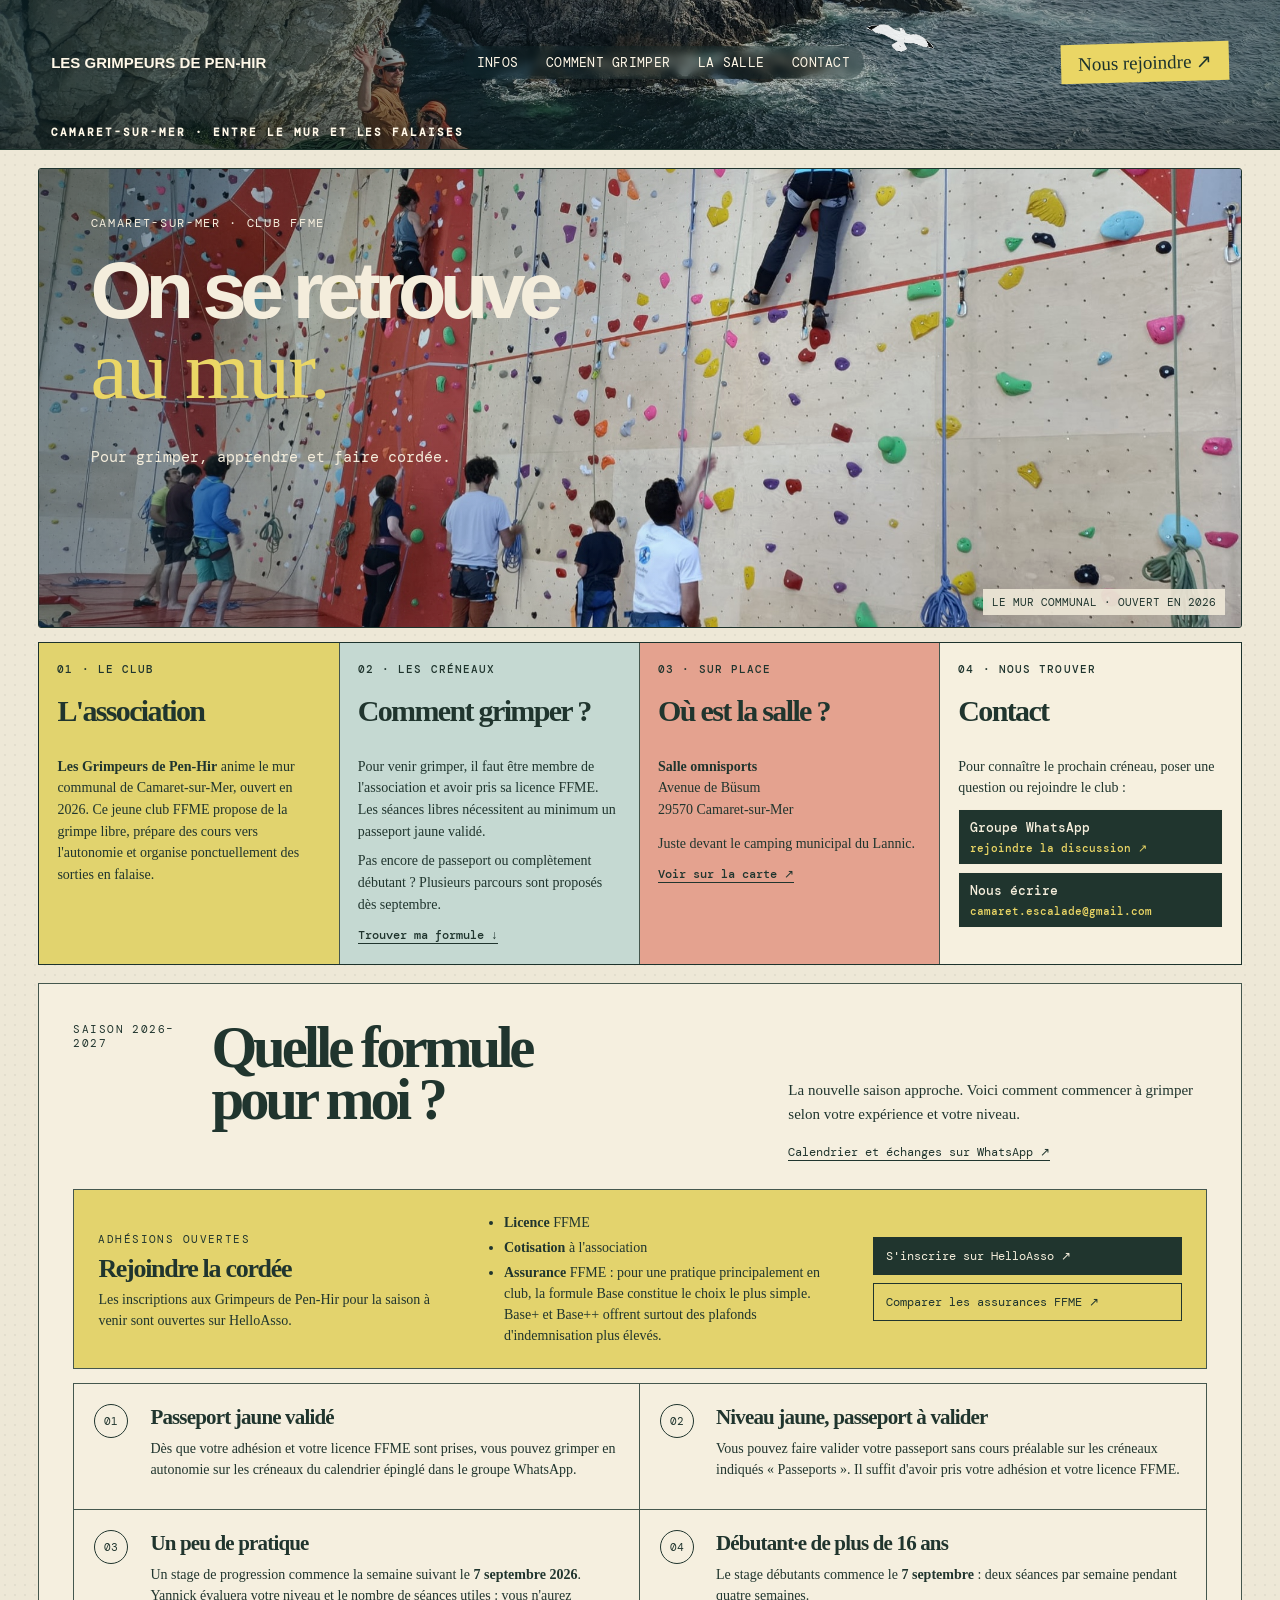
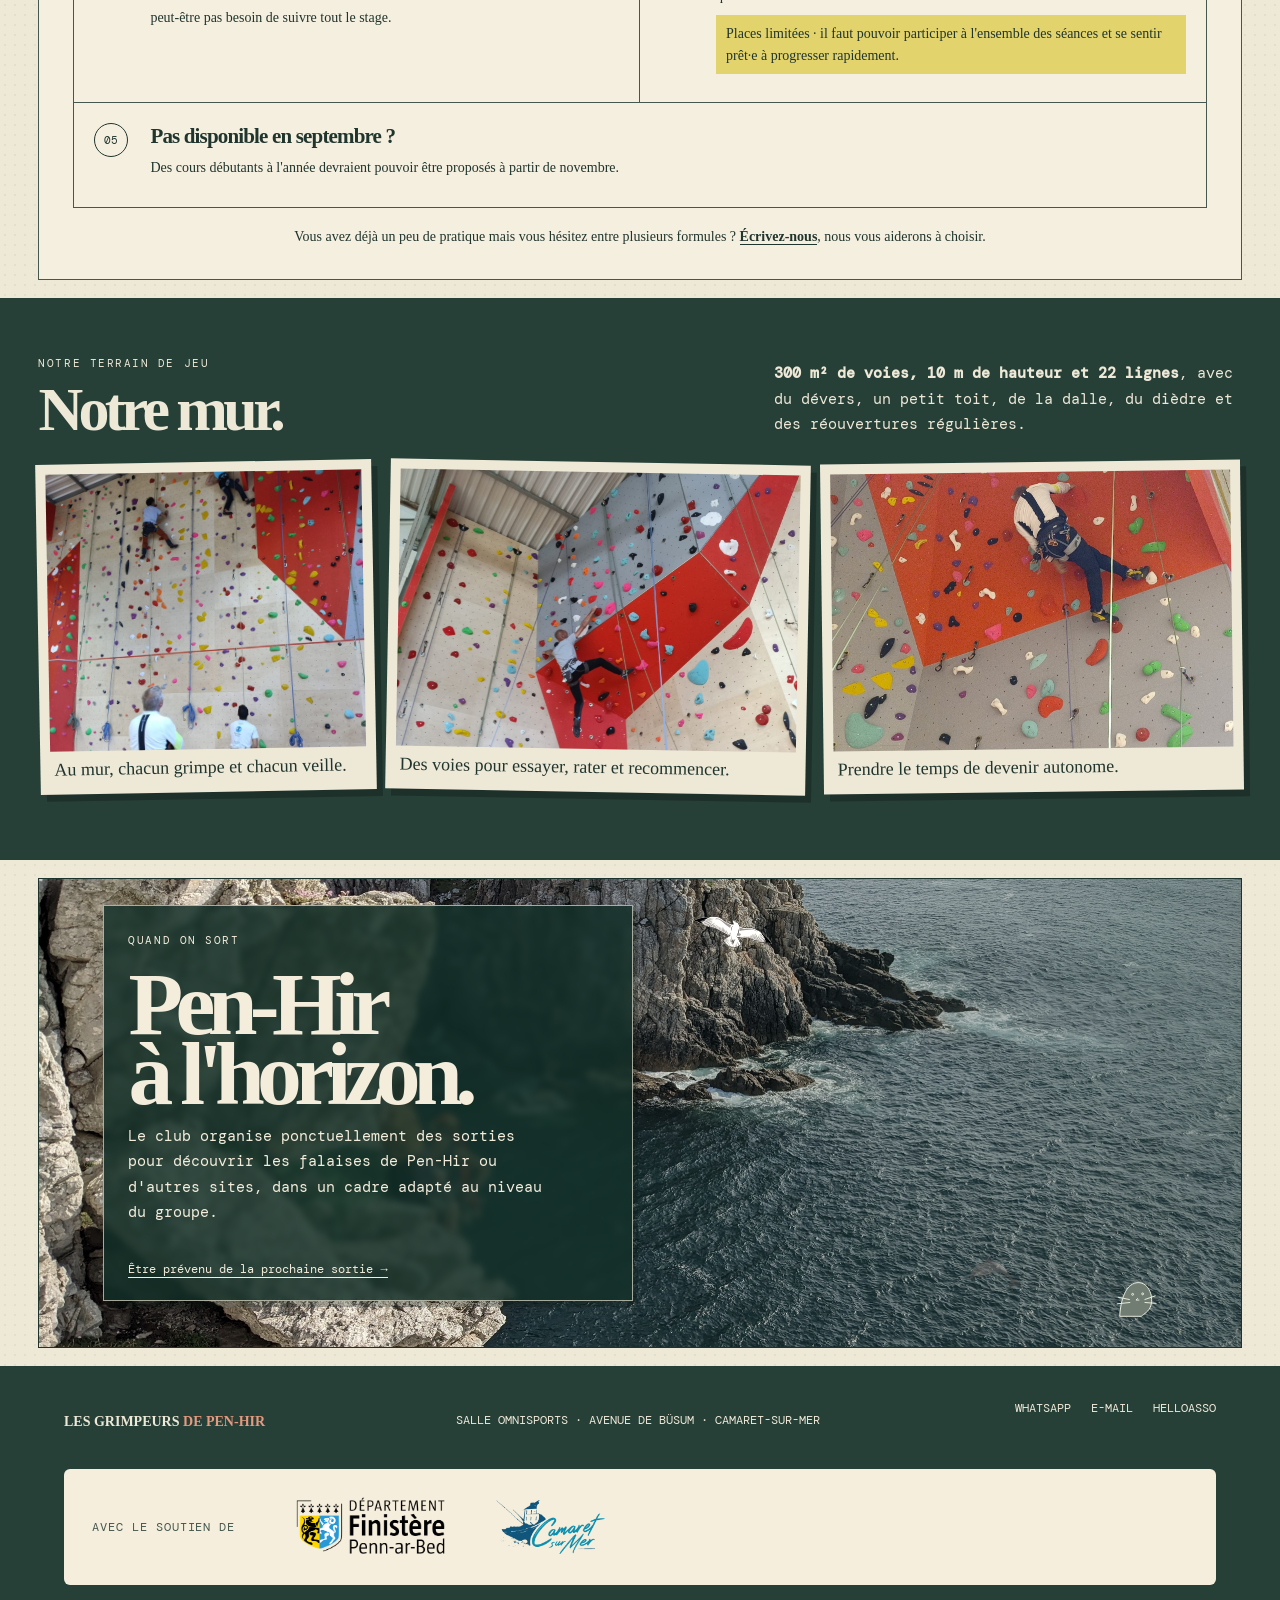
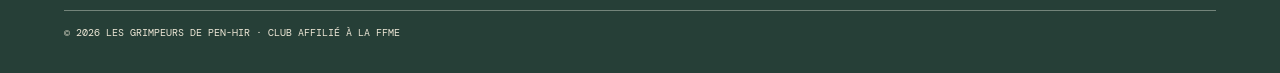
==== commit 9f08a3a5: "Add Finistère and Camaret-sur-Mer partner logos to footer Co-Authored-By: Claude Opus 5.5 <noreply@a" ====
--- a/index.html
+++ b/index.html
@@ -56,5 +56,5 @@
     </section>
 
   </main>
-  <footer class="gym-footer"><p>LES GRIMPEURS <b>DE PEN-HIR</b></p><p>Salle omnisports · Avenue de Büsum · Camaret-sur-Mer</p><div><a href="https://chat.whatsapp.com/EKMSxymjZ4uAJJz65uT7Za?s=sh&amp;p=a&amp;mlu=4" target="_blank" rel="noreferrer">WhatsApp</a><a href="mailto:camaret.escalade@gmail.com">E-mail</a><a href="https://www.helloasso.com/associations/les-grimpeurs-de-pen-hir" target="_blank" rel="noreferrer">HelloAsso</a></div><small>© 2026 Les Grimpeurs de Pen-Hir · Club affilié à la FFME</small></footer>
+  <footer class="gym-footer"><p>LES GRIMPEURS <b>DE PEN-HIR</b></p><p>Salle omnisports · Avenue de Büsum · Camaret-sur-Mer</p><div><a href="https://chat.whatsapp.com/EKMSxymjZ4uAJJz65uT7Za?s=sh&amp;p=a&amp;mlu=4" target="_blank" rel="noreferrer">WhatsApp</a><a href="mailto:camaret.escalade@gmail.com">E-mail</a><a href="https://www.helloasso.com/associations/les-grimpeurs-de-pen-hir" target="_blank" rel="noreferrer">HelloAsso</a></div><div class="gym-partners"><span>Avec le soutien de</span><a href="https://www.finistere.fr/" target="_blank" rel="noreferrer"><img src="assets/logos/departement-finistere.png" alt="Département du Finistère" width="480" height="207" loading="lazy"></a><a href="https://www.camaret-sur-mer.fr/" target="_blank" rel="noreferrer"><img class="logo-camaret" src="assets/logos/camaret-sur-mer.png" alt="Mairie de Camaret-sur-Mer" width="187" height="90" loading="lazy"></a></div><small>© 2026 Les Grimpeurs de Pen-Hir · Club affilié à la FFME</small></footer>
 </body></html>
--- a/styles.css
+++ b/styles.css
@@ -85,3 +85,40 @@
 @media(max-width:560px){.membership-callout{grid-template-columns:1fr;padding:18px}.membership-actions{grid-column:1;grid-template-columns:1fr}}
 .outdoor-chapter>div:nth-of-type(1){padding:22px 24px;background:rgba(20,48,41,.84);border:1px solid rgba(244,237,219,.65);box-shadow:5px 6px 0 rgba(12,28,24,.28);backdrop-filter:blur(3px)}
 @media(max-width:560px){.outdoor-chapter>div:nth-of-type(1){left:20px;width:calc(100% - 40px);padding:18px}.outdoor-chapter h2{font-size:48px}}
+
+/* Readable production type scale */
+.gym-header nav{font-size:13px;letter-spacing:.02em}
+.header-caption{font-size:11px}
+.gym-title small{font-size:12px}
+.gym-title p{font-size:15px}
+.gym-credit{font-size:11px}
+.quick-facts article>span{font-size:11px}
+.quick-facts article h2{font-size:30px}
+.quick-facts article p,.quick-facts article address{font-size:14px;line-height:1.55}
+.quick-facts article>a{font-size:12px}
+.quick-facts .contact-buttons a{font-size:13px}
+.quick-facts .contact-buttons small{font-size:11px}
+.season-guide small{font-size:11px}
+.season-guide>header p{font-size:15px}
+.season-guide>header>a{font-size:12px}
+.membership-callout small{font-size:11px}
+.membership-callout p,.membership-callout li{font-size:14px}
+.membership-actions a{font-size:12px}
+.season-options h3{font-size:21px}
+.season-options p,.season-help{font-size:14px}
+.season-options article>span{font-size:11px}
+.gym-life-copy{grid-template-columns:1.1fr .7fr;align-items:end}
+.gym-life-copy small{grid-column:1;display:block;margin-bottom:12px;font-size:11px}
+.gym-life-copy h2{grid-column:1}
+.gym-life-copy p{grid-column:2;grid-row:1 / span 2;margin:0;font-size:15px}
+.gym-life figcaption{font-size:18px}
+.outdoor-chapter small{font-size:11px}
+.outdoor-chapter p{font-size:15px}
+.outdoor-chapter a{font-size:12px}
+.gym-footer{font-size:12px}
+
+@media(max-width:900px){.gym-life-copy{grid-template-columns:1fr;gap:0}.gym-life-copy small,.gym-life-copy h2,.gym-life-copy p{grid-column:1;grid-row:auto}.gym-life-copy p{margin-top:18px}}
+@media(max-width:560px){.header-caption{font-size:9px}.gym-title small{font-size:10px}.quick-facts article h2{font-size:27px}.season-guide>header p,.membership-callout p,.membership-callout li,.season-options p,.season-help,.gym-life-copy p,.outdoor-chapter p{font-size:13px}}
+/* Partner logos */
+.gym-footer>.gym-partners{grid-column:1/-1;display:flex;justify-content:flex-start;flex-wrap:wrap;align-items:center;gap:18px 40px;padding:22px 28px;background:#f5eedc;border-radius:6px}.gym-partners span{margin-right:12px;color:#45574e;letter-spacing:.08em}.gym-partners a{display:block;line-height:0}.gym-partners img{height:72px;width:auto}.gym-partners .logo-camaret{height:54px}
+@media(max-width:900px){.gym-footer>.gym-partners{gap:14px 28px;padding:18px 20px}.gym-partners span{flex-basis:100%;margin:0}.gym-partners img{height:60px}.gym-partners .logo-camaret{height:45px}}
